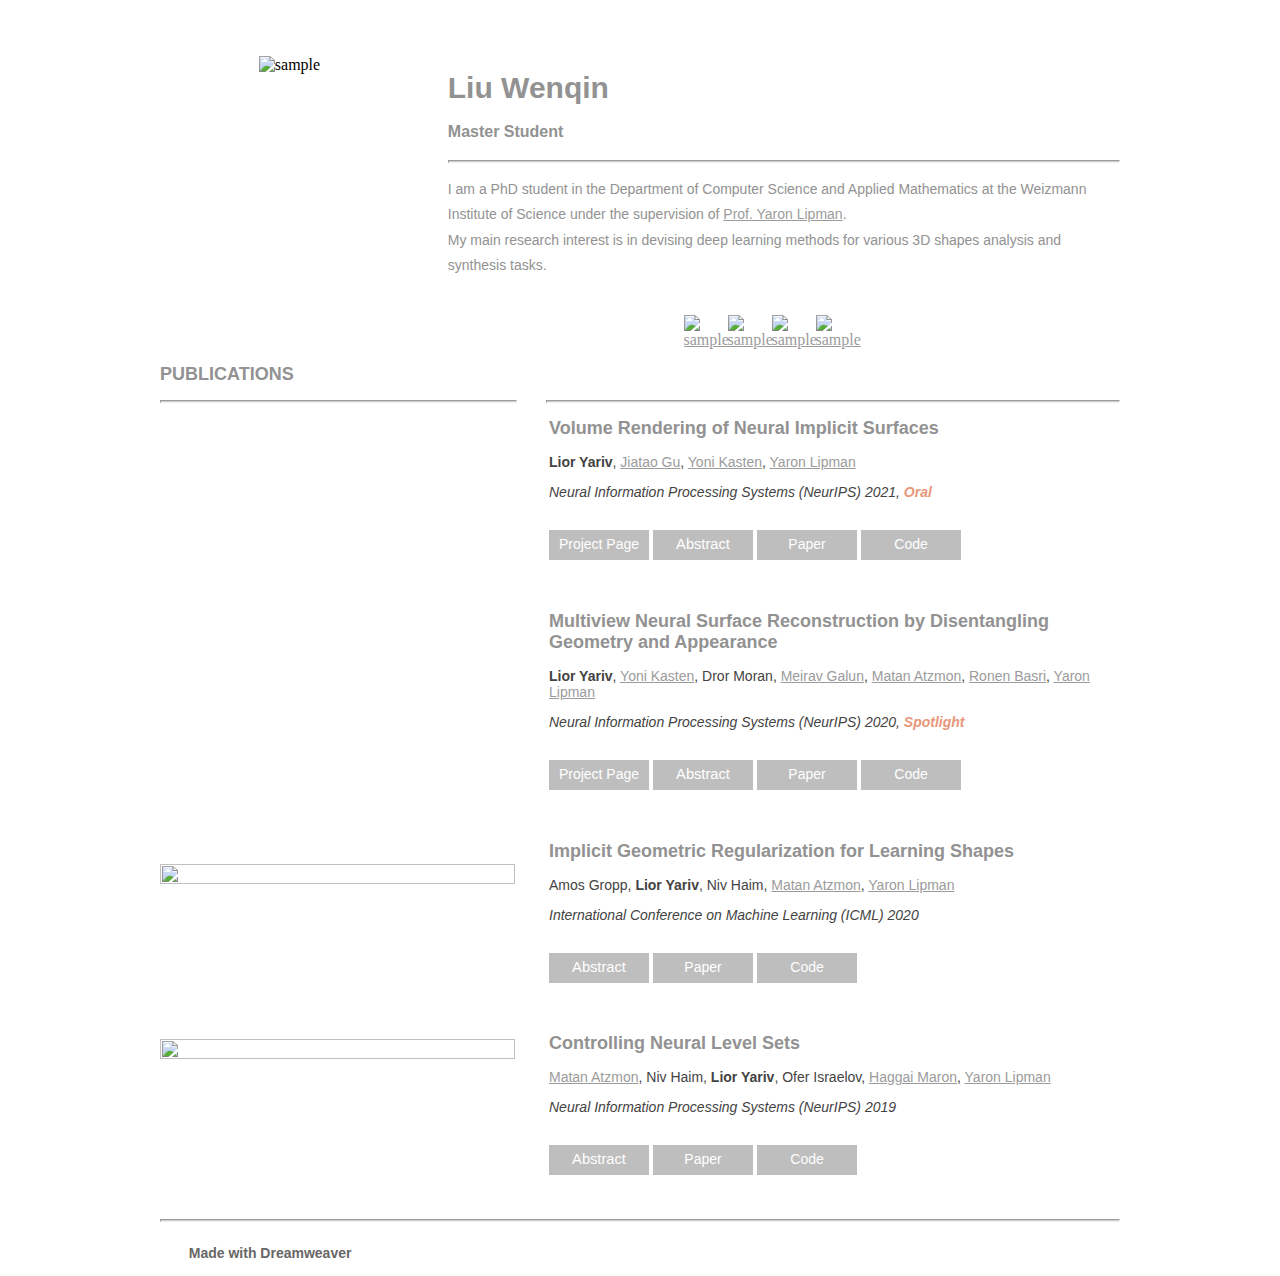
==== index.html @ 24a38217 "Update index.html" ====
<!DOCTYPE html>
<html><head><meta http-equiv="Content-Type" content="text/html; charset=UTF-8">
<!--
	 Global site tag (gtag.js) - Google Analytics 
<script async src="https://www.googletagmanager.com/gtag/js?id=UA-141762792-1"></script>
<script>
  window.dataLayer = window.dataLayer || [];
  function gtag(){dataLayer.push(arguments);}
  gtag('js', new Date());

  gtag('config', 'UA-141762792-1');
</script>
-->


<meta name="viewport" content="width=device-width, initial-scale=1">
<title>liuwenqin's Homepage</title>
<link href="./Homepage_files/aboutPageStyle.css" rel="stylesheet" type="text/css">
<style type="text/css">
</style>

<!--The following script tag downloads a font from the Adobe Edge Web Fonts server for use within the web page. We recommend that you do not modify it.-->
<script>var __adobewebfontsappname__="dreamweaver"</script><script src="./Lior Yariv&#39;s Homepage_files/montserrat_n4_default" type="text/javascript"></script>
</head>

<body alink="#282727" vlink="#9b9b9b" link="#9b9b9b">
<!-- Header content -->
<header>
  <div class="profilePhoto"> 
    <!-- Profile photo --> 
    <img src="./Lior Yariv&#39;s Homepage_files/IMG_7611.JPG" alt="sample" width="259"> </div>
<!--	<img src="AboutPageAssets/images/fonitAigolkatan.jpg" alt="sample" width="259"> </div>-->
  <!-- Identity details -->
  <section class="profileHeader">
    <h1>Liu Wenqin</h1>
    <h3>Master Student</h3>
    <hr>
    <p>I am a PhD student in the Department of Computer Science and Applied Mathematics at the Weizmann Institute of Science under the supervision of <a href="http://www.wisdom.weizmann.ac.il/~ylipman/" target="_blank">
      Prof. Yaron Lipman</a>. <br> My main research interest is in devising deep learning methods for various 3D shapes analysis and synthesis tasks.
	<br>
    </p>
  </section>
  <!-- Links to Social network accounts -->
  <aside class="socialNetworkNavBar">
	   <div class="socialNetworkNav"> 
      <!-- Add a Anchor tag with nested img tag here --> 
		   <a href="mailto:lior.yariv@weizmann.ac.il">
      <img src="./Lior Yariv&#39;s Homepage_files/mail.png" alt="sample" width="30"></a> </div>
      <div class="socialNetworkNav">
      <!-- Add a Anchor tag with nested img tag here --> 
		<a href="https://github.com/lioryariv" target="_blank">
      <img src="./Lior Yariv&#39;s Homepage_files/github.png" alt="sample" width="30"></a>  </div>
    <div class="socialNetworkNav"> 
		<a href="https://scholar.google.com/citations?user=H1WDcG4AAAAJ&amp;hl=en" target="_blank">
      <!-- Add a Anchor tag with nested img tag here --> 
      <img src="./Lior Yariv&#39;s Homepage_files/scholar.jpg" alt="sample" width="30"></a>  </div>
	  	  <div class="socialNetworkNav">
      <!-- Add a Anchor tag with nested img tag here --> 
		<a href="https://twitter.com/YarivLior" target="_blank">
      <img src="./Lior Yariv&#39;s Homepage_files/twitt.png" alt="sample" width="30"></a>  </div>
<!--
	  <div class="socialNetworkNav">
		 <a href="https://www.linkedin.com/in/lior-yariv-3a01a690/" target="_blank">
			 <img src="AboutPageAssets/images/linkedin.png"  alt="sample" width="30"> </a></div>
-->
	  
  </aside>
</header>
<!-- content -->
<section class="mainContent"> 
  <!-- Contact details -->
  
  <!-- Previous experience details -->
  
  <section class="section2">
  <h2 class="sectionTitle">Publications</h2>
    <hr class="sectionTitleRule">

    <hr class="sectionTitleRule2">
	  
    	<!-- VolSDF  -->
	  	<div class="sectionContent">
<!--	 		<img align="center" src="AboutPageAssets/images/volsdf_2.gif" style="height: 100%; width: 100%; object-fit: contain"  alt="">-->
			<video width="100%" playsinline="" autoplay="" loop="" preload="" muted=""> <source src="AboutPageAssets/images/volsdf.mp4" type="video/mp4"> </video>
	  	</div>
	  	<section class="section2Content">
      		<h2 class="sectionContentTitle"> Volume Rendering of Neural Implicit Surfaces </h2>
      		<h3 class="sectionContentSubTitle"> <b>Lior Yariv</b>, <a href="https://jiataogu.me/" target="_blank">Jiatao Gu</a>, <a href="http://www.wisdom.weizmann.ac.il/~/ykasten/" target="_blank">Yoni Kasten</a>, <a href="http://www.wisdom.weizmann.ac.il/~ylipman/" target="_blank">Yaron Lipman</a>
	 		</h3>
		  	<h3 class="sectionContentSubTitle"><em>Neural Information Processing Systems (NeurIPS) 2021, <b style="color:darksalmon">Oral</b>  
	 		</em></h3>
    	</section>
		<aside class="externalResourcesNav"> 
		
		  <div class="dropdown"><span></span><a href="https://lioryariv.github.io/volsdf/" target="_blank">Project Page</a></div>
		  <div class="dropdown"> <span>Abstract</span>
			<div class="dropdown-content">
			  <p style="text-align:left;"> Neural volume rendering became increasingly popular recently due to its success in synthesizing novel views of a scene from a sparse set of input images. So far, the geometry learned by neural volume rendering techniques was modeled using a generic density function. Furthermore, the geometry itself was extracted using an arbitrary level set of the density function leading to a noisy, often low fidelity reconstruction. The goal of this paper is to improve geometry representation and reconstruction in neural volume rendering. We achieve that by modeling the volume density as a function of the geometry. This is in contrast to previous work modeling the geometry as a function of the volume density. In more detail, we define the volume density function as Laplace’s cumulative distribution function (CDF) applied to a signed distance function (SDF) representation. This simple density representation has three benefits: (i) it provides a useful inductive bias to the geometry learned in the neural volume rendering process; (ii) it facilitates a bound on the opacity approximation error, leading to an accurate sampling of the viewing ray. Accurate sampling is important to provide a precise coupling of geometry and radiance; and (iii) it allows efficient unsupervised disentanglement of shape and appearance in volume rendering. Applying this new density representation to challenging scene multiview datasets produced high quality geometry reconstructions, outperforming relevant baselines. Furthermore, switching shape and appearance between scenes is possible due to the disentanglement of the two.</p>
			</div>
		  </div>
		  <div class="dropdown"><span></span><a href="https://arxiv.org/abs/2106.12052" target="_blank">Paper</a></div>
		  <div class="dropdown"><span></span><a href="https://github.com/lioryariv/volsdf" target="_blank">Code</a></div>
		</aside>
	  
	  <br><br>
	  
	  <!-- IDR  -->
	  	<div class="sectionContent">
<!--	 		<img align="center" src="AboutPageAssets/images/scull2.gif" style="height: 100%; width: 100%; object-fit: contain"  alt="">-->
			<video width="100%" playsinline="" autoplay="" loop="" preload="" muted=""> <source src="AboutPageAssets/images/idr.mp4" type="video/mp4"> </video>
	  	</div>
	  	<section class="section2Content">
      		<h2 class="sectionContentTitle"> Multiview Neural Surface Reconstruction by Disentangling Geometry and Appearance </h2>
      		<h3 class="sectionContentSubTitle"> <b>Lior Yariv</b>, <a href="http://www.wisdom.weizmann.ac.il/~/ykasten/" target="_blank">Yoni Kasten</a>, Dror Moran, <a href="https://www.weizmann.ac.il/math/meirav/" target="_blank">Meirav Galun</a>,  <a href="https://matanatz.github.io/" target="_blank">Matan Atzmon</a>, <a href="http://www.weizmann.ac.il/math/ronen/home/" target="_blank">Ronen Basri</a>, <a href="http://www.wisdom.weizmann.ac.il/~ylipman/" target="_blank">Yaron Lipman</a>
	 		</h3>
		  	<h3 class="sectionContentSubTitle"><em>Neural Information Processing Systems (NeurIPS) 2020, <b style="color:darksalmon">Spotlight</b> 
	 		</em></h3>
    	</section>
		<aside class="externalResourcesNav"> 
			
			<div class="dropdown"><span></span><a href="https://lioryariv.github.io/idr/" target="_blank">Project Page</a></div>
		  <div class="dropdown"> <span>Abstract</span>
			<div class="dropdown-content">
			  <p style="text-align:left;">In this work we address the challenging problem of multiview 3D surface reconstruction. We introduce a neural network architecture that simultaneously learns the unknown geometry, camera parameters, and a neural renderer that approximates the light reflected from the surface towards the camera. The geometry is represented as a zero level-set of a neural network, while the neural renderer, derived from the rendering equation, is capable of (implicitly) modeling a wide set of lighting conditions and materials. We trained our network on real world 2D images of objects with different material properties, lighting conditions, and noisy camera initializations from the DTU MVS dataset. We found our model to produce state of the art 3D surface reconstructions with high fidelity, resolution and detail.</p>
			</div>
		  </div>
		  <div class="dropdown"><span></span><a href="https://arxiv.org/abs/2003.09852" target="_blank">Paper</a></div>
		<div class="dropdown"><span></span><a href="https://github.com/lioryariv/idr" target="_blank">Code</a></div>
		</aside>
	  
	  <br><br>
	  
	  <!-- IGR  -->
	  	<div class="sectionContent"><br>
	 		<img src="./Lior Yariv&#39;s Homepage_files/igr.png" style="height: 100%; width: 100%; object-fit: contain" alt="">
	  	</div>
	  	<section class="section2Content">
      		<h2 class="sectionContentTitle"> Implicit Geometric Regularization for Learning Shapes </h2>
      		<h3 class="sectionContentSubTitle"> Amos Gropp, <b>Lior Yariv</b>, Niv Haim, <a href="https://matanatz.github.io/" target="_blank">Matan Atzmon</a>, <a href="http://www.wisdom.weizmann.ac.il/~ylipman/" target="_blank">Yaron Lipman</a>
	 		</h3>
		  	<h3 class="sectionContentSubTitle"><em>International Conference on Machine Learning (ICML) 2020
	 		</em></h3>
    	</section>
		<aside class="externalResourcesNav"> 
		  <div class="dropdown"> <span>Abstract</span>
			<div class="dropdown-content">
			  <p style="text-align:left;">Representing shapes as level sets of neural networks has been recently proved to be useful for different shape analysis and reconstruction tasks. So far, such representations were computed using either: (i) pre-computed implicit shape representations; or (ii) loss functions explicitly defined over the neural level sets. In this paper we offer a new paradigm for computing high fidelity implicit neural representations directly from raw data (ie, point clouds, with or without normal information). We observe that a rather simple loss function, encouraging the neural network to vanish on the input point cloud and to have a unit norm gradient, possesses an implicit geometric regularization property that favors smooth and natural zero level set surfaces, avoiding bad zero-loss solutions. We provide a theoretical analysis of this property for the linear case, and show that, in practice, our method leads to state of the art implicit neural representations with higher level-of-details and fidelity compared to previous methods.</p>
			</div>
		  </div>
		  <div class="dropdown"><span></span><a href="https://arxiv.org/abs/2002.10099" target="_blank">Paper</a></div>
		<div class="dropdown"><span></span><a href="https://github.com/amosgropp/IGR" target="_blank">Code</a></div>
		</aside>
	  
	  <br><br>
	  
	  	  <!-- Controlling  -->
	  	<div class="sectionContent">
	 		<img src="./Lior Yariv&#39;s Homepage_files/2019_neural_levelsets.png" style="height: 100%; width: 100%; object-fit: contain" alt="">
	  	</div>
	  	<section class="section2Content">
      		<h2 class="sectionContentTitle"> Controlling Neural Level Sets </h2>
      		<h3 class="sectionContentSubTitle"> <a href="https://matanatz.github.io/" target="_blank">Matan Atzmon</a>, Niv Haim, <b>Lior Yariv</b>, Ofer Israelov, <a href="https://haggaim.github.io/" target="_blank">Haggai Maron</a>, <a href="http://www.wisdom.weizmann.ac.il/~ylipman/" target="_blank">Yaron Lipman</a>
	 		</h3>
		  	<h3 class="sectionContentSubTitle"><em>Neural Information Processing Systems (NeurIPS) 2019
	 		</em></h3>
    	</section>
		<aside class="externalResourcesNav"> 
		  <div class="dropdown"> <span>Abstract</span>
			<div class="dropdown-content">
			  <p style="text-align:left;">The level sets of neural networks represent fundamental properties such as decision boundaries of classifiers and are used to model non-linear manifold data such as curves and surfaces. Thus, methods for controlling the neural level sets could find many applications in machine learning. In this paper we present a simple and scalable approach to directly control level sets of a deep neural network. Our method consists of two parts: (i) sampling of the neural level sets, and (ii) relating the samples’ positions to the network parameters. The latter is achieved by a sample network that is constructed by adding a single fixed linear layer to the original network. In turn, the sample network can be used to incorporate the level set samples into a loss function of interest. We have tested our method on three different learning tasks:  raining networks robust to adversarial attacks, improving generalization to unseen data, and curve and surface reconstruction from point clouds. Notably, we increase robust accuracy to the level of standard classification accuracy in off-the-shelf networks, improving it by 2% in MNIST and 27% in CIFAR10 compared to state-of-the-art methods. For surface reconstruction, we produce high fidelity surfaces directly from raw 3D point clouds.</p>
			</div>
		  </div>
		  <div class="dropdown"><span></span><a href="https://arxiv.org/abs/1905.11911" target="_blank">Paper</a></div>
			<div class="dropdown"><span></span><a href="https://github.com/matanatz/ControllingNeuralLevelsets" target="_blank">Code</a></div>
	  </aside>
    <br><br>
	
<!-- Replicate the above Div block to add more title and company details --> 
	</section>

	  
  <hr>
  
</section>
<footer>
  <p class="footerDisclaimer">Made with Dreamweaver <span></span></p>
  <p class="footerNote"></p>
</footer>


</body></html>
---- Homepage_files/aboutPageStyle.css ----
@charset "utf-8";
/* Global Styles */


body {
	margin-left: auto;
	margin-right: auto;
	width: 92%;
	max-width: 960px;
	padding-left: 2.275%;
	padding-right: 2.275%;
}
/* Header */
header {
	text-align: center;
	display: inline-block;
}
header .profileLogo .logoPlaceholder {
	background-color: rgba(208,207,207,1.00);
	width: 187px;
	text-align: center;
}
header .logoPlaceholder span {
	width: 80px;
	height: 22px;
	font-family: 'Montserrat', sans-serif;
	color: rgba(255,255,255,1.00);
	font-size: 30px;
	font-weight: 700;
	line-height: 53px;
}
header .profilePhoto {
	width: 259px;
	border-radius: 50%;
	height: 259px;
	clear: both;
}
header .profileHeader h1 {
	font-family: 'Montserrat', sans-serif;
	color: rgba(146,146,146,1.00);
	font-size: 30px;
	font-weight: 700;
	line-height: 24px;
}
header .profileHeader h3 {
	font-family: sans-serif;
	color: rgba(146,146,146,1.00);
	font-size: 16px;
	font-weight: 700;
	line-height: 24px;
}
hr {
	background-color: rgba(208,207,207,1.00);
	height: 1px;
}
header .profileHeader p {
	font-family: sans-serif;
	color: rgba(146,146,146,1.00);
	font-size: 14px;
	font-weight: 400;
	line-height: 1.8;
	overflow-y: auto;
}
header .socialNetworkNavBar {
	text-align: center;
	display: block;
	margin-top: 30px;
	clear: both;
}
header .socialNetworkNavBar .socialNetworkNav {
	border-radius: 30%;
	cursor: pointer;
}
header .socialNetworkNavBar .socialNetworkNav img:hover {
	opacity: 0.5;
}
/* Main Content sections */
.mainContent .section1 {
	display: inline-block;
}
.section1 .sectionTitle, .section2 .sectionTitle {
	font-family: 'Montserrat', sans-serif;
	color: rgba(146,146,146,1.00);
	font-size: 18px;
	font-weight: 700;
	text-transform: uppercase;
}
.section1 .sectionTitleRule, .section2 .sectionTitleRule {
	margin: 0 3% 0 0;
	float: left;
	clear: both;
}
.section1 .sectionTitleRule2, .section2 .sectionTitleRule2 {
	background-color: rgba(208,207,207,1.00);
	height: 1px;
	padding: 0px;
}
.mainContent .section1 .section1Content {
	font-family: ProximaNova;
	font-size: 14px;
	font-weight: 100;
	color: rgba(208,207,207,1.00);
}
.mainContent .section1 .section1Content span {
	color: rgba(146,146,146,1.00);
	font-family: sans-serif;
}
.section2 .sectionContentTitle {
	font-family: sans-serif;
	color: rgba(146,146,146,1.00);
	font-size: 18px;
	font-weight: 700;
}
.section2 .sectionContentSubTitle {
	font-family: sans-serif;
	color: rgba(68,67,67,1.00);
	font-size: 14px;
	font-weight: 400;
}
.mainContent {
	display: block;
}
.mainContent .externalResourcesNav .externalResources {
	background-color: rgba(208,207,207,1.00);
	display: inline-block;
	text-align: center;
	margin-top: 0px;
	padding-top: 3%;
	cursor: pointer;
}
.mainContent .externalResourcesNav .externalResources:hover {
    background-color: rgba(153,153,153,1.00);
}
.externalResourcesNav .externalResources a {
	font-family: 'Montserrat', sans-serif;
	color: rgba(255,255,255,1.00);
	font-size: 14px;
	font-weight: 400;
	text-decoration: none;
}
.mainContent .externalResourcesNav .dropdown {
    position: static;
    display: inline-block;
    font-family: 'Montserrat', sans-serif;
    background-color: rgba(190,190,190,1.00);
    cursor: pointer;
    color: rgba(255,255,255,1.00);
}

.mainContent .externalResourcesNav .dropdown:hover {
    background-color: rgba(153,153,153,1.00);
}
.externalResourcesNav .dropdown span {
	font-size: 11pt;

}

.externalResourcesNav .dropdown a {
	font-family: 'Montserrat', sans-serif;
	color: rgba(255,255,255,1.00);
	font-size: 14px;
	font-weight: 400;
	text-decoration: none;
}
.mainContent .externalResourcesNav .dropdown-content {
  display: none;
  font-family: 'Montserrat', sans-serif;
  position: absolute;
  background-color: #f9f9f9;
  box-shadow: 0px 8px 16px 0px rgba(0,0,0,0.2);
  padding: 12px 16px;
  z-index: 1;
  max-width: 45%;
  color: rgba(0,0,0,1.00);
}
.mainContent .externalResourcesNav .dropdown:hover .dropdown-content {
    display: block;
    font-family: 'Montserrat', sans-serif;
    font-size: 12px;
}

.mainContent .externalResourcesNav .externalResources2 {
	background-color: rgba(208,207,207,1.00);
	display: inline-block;
	text-align: center;
	font-family: 'Montserrat', sans-serif;
	font-size: 16pt;
	cursor: pointer;
}
.mainContent .externalResourcesNav .externalResources2:hover {
    background-color: rgba(153,153,153,1.00);
}
.externalResourcesNav .externalResources2 a {
	font-family: 'Montserrat', sans-serif;
	color: rgba(255,255,255,1.00);
	font-size: 12px;
	font-weight: 400;
	text-decoration: none;
}
.stretch {
	content: '';
	display: inline-block;
	margin-left: 2%;
	margin-right: 2%;
}
/* Footer */
footer .footerDisclaimer {
	font-family: sans-serif;
	font-size: 14px;
	line-height: 18px;
	color: rgba(104,103,103,1.00);
	font-weight: 700;
}
footer .footerDisclaimer span {
	color: rgba(181,178,178,1.00);
	font-weight: 400;
}
footer .footerNote {
	font-family: sans-serif;
	font-size: 14px;
	line-height: 18px;
	color: rgba(104,103,103,1.00);
	font-weight: 700;
}
footer .footerNote span {
	color: rgba(181,178,178,1.00);
	font-weight: 400;
}

/* Media query for Mobile devices*/
@media only screen and (min-width : 285px) and (max-width : 480px) {
/* Header */
header {
	width: 100%;
	float: none;
}
header .profileLogo .logoPlaceholder {
	display: inline-block;
}
header .profilePhoto {
	display: inline-block;
}
header .profileHeader {
	text-align: center;
	margin-top: 10%;
}
header .profileHeader p {
	text-align: justify;
}
header .socialNetworkNavBar {
	text-align: center;
	display: block;
	margin-top: 30px;
	clear: both;
	margin-bottom: 15%;
}
header .socialNetworkNavBar .socialNetworkNav {
	width: 40px;
	height: 30px;
	display: inline-block;
}
/* Main content sections */
.mainContent .section1 {
	text-align: center;
	margin-bottom: 10%;
}
.section1 .section1Title, .section2 .section1Title {
	text-align: center;
}
.section1 .sectionTitleRule, .section2 .sectionTitleRule {
	width: 100%;
}
.section1 .sectionTitleRule2, .section2 .sectionTitleRule2 {
	display: none;
}
.mainContent .section1 .section1Content {
	display: inline-block;
	text-align: left;
	font-family: sans-serif;
}
.mainContent .section2 {
	display: inline-block;
	text-align: center;
}
.section2 .section2Content {
	margin-top: 10%;
	text-align: justify;
	margin-bottom: 10%;
	width: 100%;
}
.section2 .sectionContent {
	margin-top: 10%;
	text-align: justify;
	margin-bottom: 10%;
}
.mainContent .externalResourcesNav {
	margin-bottom: 10px;
	padding-top: 5px;
}
.mainContent .externalResourcesNav .externalResources {
	width: 50%;
	height: 25px;
}
.mainContent .externalResourcesNav .externalResources2 {
	width: 100px;
	height: 25px;
	padding-top: 5px;
	margin-bottom: 10px;
	margin-left: 20%;
	margin-right: 20%;
}
.mainContent .externalResourcesNav .dropdown {
	width: 100px;
	height: 25px;
	padding-top: 5px;
	margin-bottom: 10px;
	text-align: center;
/*
	margin-left: 20%;
	margin-right: 20%;
*/
}
.mainContent .externalResourcesNav .dropdown-content {
}
.mainContent .externalResourcesNav .dropdown:hover .dropdown-content {

}
	
/* Footer */
footer {
	display: block;
	text-align: center;
	font-family: sans-serif;
}
}

/* Media Query for Tablets */
@media only screen and (min-width : 481px) and (max-width : 1024px) {
/* Header */
header {
	width: 100%;
	float: none;
}
header .profileLogo .logoPlaceholder {
	display: inline-block;
	font-family: 'Montserrat', sans-serif;
}
header .profilePhoto {
	float: left;
	clear: both;
	margin-right: 3%;
	margin-top: 5%;
}
header .profileHeader {
	text-align: left;
	margin-top: 7%;
}
header .socialNetworkNavBar {
	margin-left: 259px;
}
header .socialNetworkNavBar .socialNetworkNav {
	width: 40px;
	height: 30px;
	display: inline-block;
}
/* Main content and sections */
.section1 .section1Title, .section2 .section1Title {
	text-align: center;
}
.section1 .sectionTitleRule, .section2 .sectionTitleRule {
	width: 100%;
}
.section1 .sectionTitleRule2, .section2 .sectionTitleRule2 {
	display: none;
}
.mainContent .section1 .section1Content {
	display: inline-block;
	margin: 0% 0% 0% 0%;
	font-family: sans-serif;
	margin-top: 5%;
	margin-bottom: 5%;
}
.mainContent .section2 {
	clear: both;
}
.section2 .section2Content {
	padding: 0px;
	font-family: sans-serif;
	padding-right: 10px;
    padding-left: 5px;
    padding-bottom: 0px;
	margin-top: 5%;
	margin-bottom: 0%;
	margin-left: 40%;
	width: 60%;
}
	
.section2 .sectionContent {
	padding: 0px;
	margin-left: 0%;
	font-family: sans-serif;
	margin-top: 5%;
	margin-bottom: 0%;
	width: 40%;
    float: left;
}
	
	
.mainContent .externalResourcesNav {
	margin-left: 0%;
	margin-top: 30px;
	margin-bottom: 00px;
	text-align: left;
	padding-top: 0px;
	padding-left: 5px;
/*	clear: both;*/
    margin-left: 40%;
}
.mainContent .externalResourcesNav .externalResources {
	width: 25%;
	height: 25px;
}
	
.mainContent .externalResourcesNav .externalResources2 {
	width: 100px;
	height: 25px;
	padding-top: 5px;
	margin-bottom: 10px;
}

.mainContent .externalResourcesNav .dropdown {
	width: 100px;
	height: 25px;
	padding-top: 5px;
	text-align: center;
}
.mainContent .externalResourcesNav .dropdown-content {

}
.mainContent .externalResourcesNav .dropdown:hover .dropdown-content {

}
/* Footer */
footer .footerDisclaimer {
	float: left;
	margin-left: 3%;
	font-family: sans-serif;
}
footer .footerNote {
	float: right;
	margin-right: 3%;
	font-family: sans-serif;
}
}

/* Desktops and laptops  */
@media only screen and (min-width:1025px) {
/* Header */
header .profileLogo .logoPlaceholder {
	float: left;
	margin-bottom: 50px;
}
header .profilePhoto {
	float: left;
	clear: both;
	margin-right: 3%;
	padding-top: 5%;
}
header .profileHeader {
	text-align: left;
	padding-top: 5%;
}
	
header .socialNetworkNavBar {
	margin-left: 259px;
}
header .socialNetworkNavBar .socialNetworkNav {
	width: 40px;
	height: 30px;
	display: inline-block;
}
/* Main content sections */
.section1 .sectionTitleRule, .section2 .sectionTitleRule {
	width: 37%;
}
.mainContent .section1 .section1Content {
	display: inline-block;
	margin-top: 0%;
	margin-right: 0%;
	margin-left: 30%;
	margin-bottom: 0%;
	font-family: sans-serif;
}
.mainContent .section2 {
    clear: both;
}
.section2 .section2Content {
    padding-top: 0px;
    padding-right: 10px;
    padding-left: 5px;
    padding-bottom: 0px;
    margin-left: 40%;
	width: 60%;
    font-family: sans-serif;
/*    float: left;*/
/*    clear:both;*/
/*    display: inline-block;*/
	}
	
.section2 .sectionContent {
    padding-top: 20px;
    padding-right: 5px;
    padding-left: 0px;
    padding-bottom: 10px;
/*    margin-right: 33%;*/
	width: 37%;
    float: left;
}
.mainContent .externalResourcesNav {
    margin-top: 30px;
    margin-bottom: 0px;
	padding-left: 5px;
    text-align: left;
    padding-top: 0px;
/*    clear: both;*/
    margin-left: 40%;
}
.mainContent .externalResourcesNav .externalResources {
	width: 25%;
	height: 35px;
}
	
.mainContent .externalResourcesNav .externalResources2 {
	width: 150px;
	height: 25px;
	padding-top: 5px;
	margin-bottom: 10px;

}
.mainContent .externalResourcesNav .dropdown {
	width: 100px;
	height: 25px;
	padding-top: 5px;
	text-align: center;
}
.mainContent .externalResourcesNav .dropdown-content {

}
.mainContent .externalResourcesNav .dropdown:hover .dropdown-content {

}
/* Footer */
footer .footerDisclaimer {
	float: left;
	margin-left: 3%;
	font-family: sans-serif;
}
footer .footerNote {
	float: right;
	margin-right: 3%;
	font-family: sans-serif;
}
}
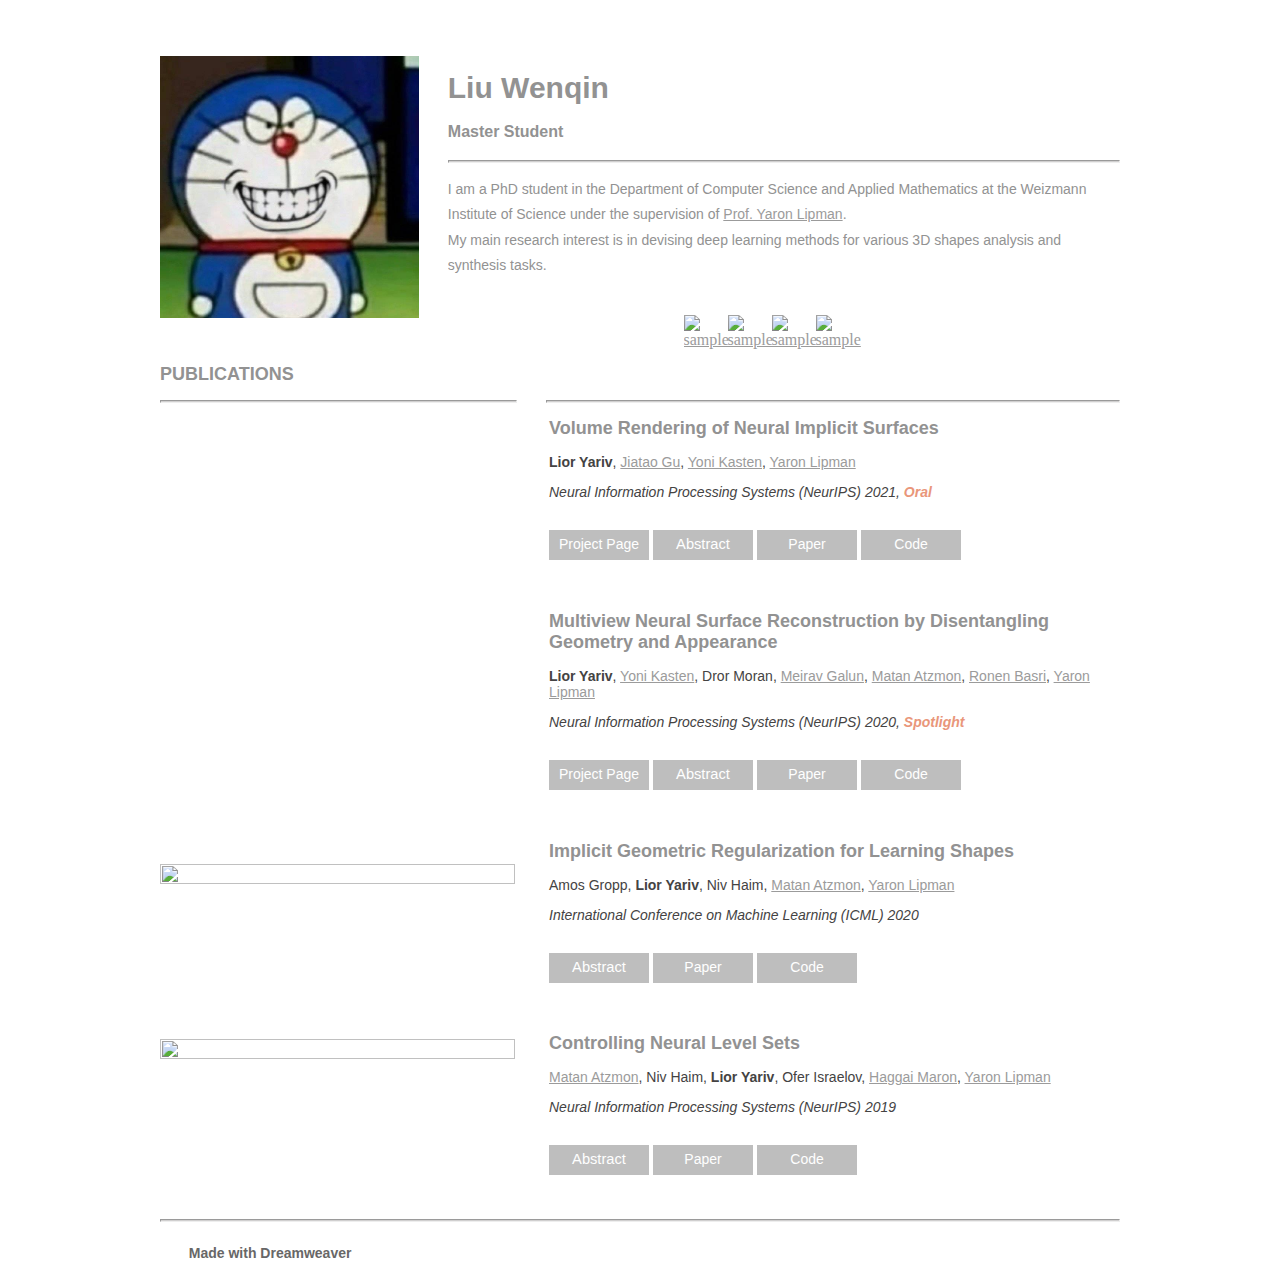
==== commit 4b329d6b: "Update index.html" ====
--- a/index.html
+++ b/index.html
@@ -20,7 +20,7 @@
 </style>
 
 <!--The following script tag downloads a font from the Adobe Edge Web Fonts server for use within the web page. We recommend that you do not modify it.-->
-<script>var __adobewebfontsappname__="dreamweaver"</script><script src="./Lior Yariv&#39;s Homepage_files/montserrat_n4_default" type="text/javascript"></script>
+<script>var __adobewebfontsappname__="dreamweaver"</script><script src="./Homepage_files/montserrat_n4_default" type="text/javascript"></script>
 </head>
 
 <body alink="#282727" vlink="#9b9b9b" link="#9b9b9b">
@@ -28,7 +28,7 @@
 <header>
   <div class="profilePhoto"> 
     <!-- Profile photo --> 
-    <img src="./Lior Yariv&#39;s Homepage_files/IMG_7611.JPG" alt="sample" width="259"> </div>
+    <img src="./Homepage_files/IMG_7611.JPG" alt="sample" width="259"> </div>
 <!--	<img src="AboutPageAssets/images/fonitAigolkatan.jpg" alt="sample" width="259"> </div>-->
   <!-- Identity details -->
   <section class="profileHeader">
@@ -132,7 +132,7 @@
 	  
 	  <!-- IGR  -->
 	  	<div class="sectionContent"><br>
-	 		<img src="./Lior Yariv&#39;s Homepage_files/igr.png" style="height: 100%; width: 100%; object-fit: contain" alt="">
+	 		<img src="./Homepage_files/igr.png" style="height: 100%; width: 100%; object-fit: contain" alt="">
 	  	</div>
 	  	<section class="section2Content">
       		<h2 class="sectionContentTitle"> Implicit Geometric Regularization for Learning Shapes </h2>
@@ -155,7 +155,7 @@
 	  
 	  	  <!-- Controlling  -->
 	  	<div class="sectionContent">
-	 		<img src="./Lior Yariv&#39;s Homepage_files/2019_neural_levelsets.png" style="height: 100%; width: 100%; object-fit: contain" alt="">
+	 		<img src="./Homepage_files/2019_neural_levelsets.png" style="height: 100%; width: 100%; object-fit: contain" alt="">
 	  	</div>
 	  	<section class="section2Content">
       		<h2 class="sectionContentTitle"> Controlling Neural Level Sets </h2>
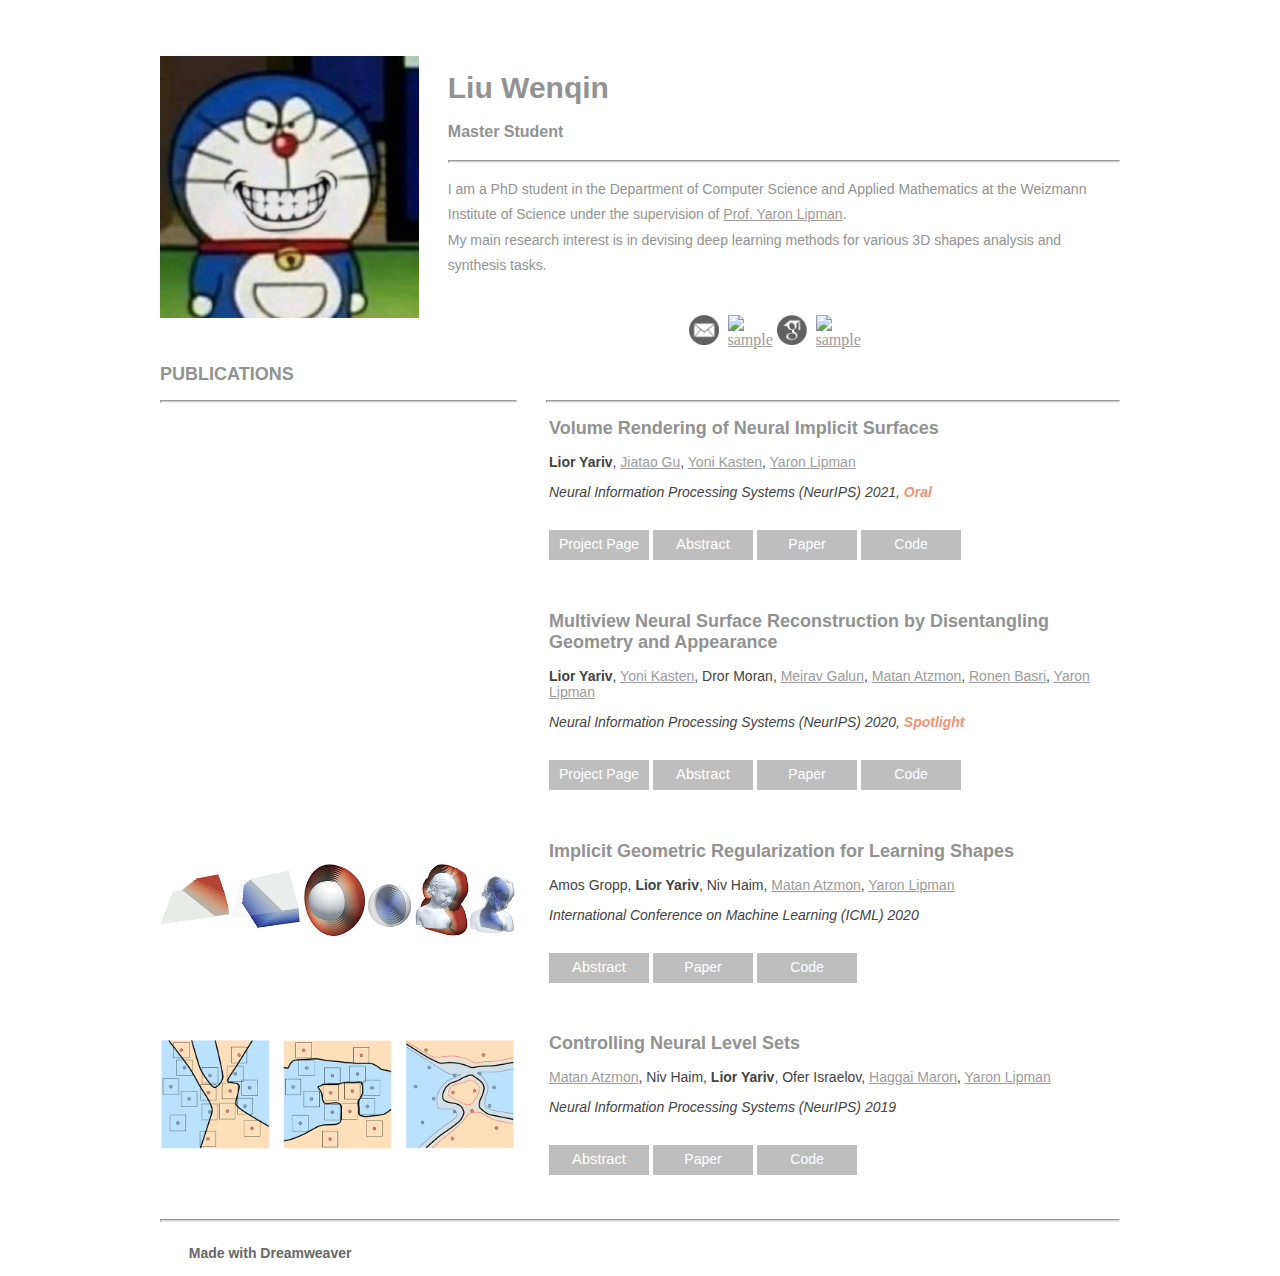
==== commit 1070903d: "Update index.html" ====
--- a/index.html
+++ b/index.html
@@ -45,19 +45,19 @@
 	   <div class="socialNetworkNav"> 
       <!-- Add a Anchor tag with nested img tag here --> 
 		   <a href="mailto:lior.yariv@weizmann.ac.il">
-      <img src="./Lior Yariv&#39;s Homepage_files/mail.png" alt="sample" width="30"></a> </div>
+      <img src="./Homepage_files/mail.png" alt="sample" width="30"></a> </div>
       <div class="socialNetworkNav">
       <!-- Add a Anchor tag with nested img tag here --> 
 		<a href="https://github.com/lioryariv" target="_blank">
-      <img src="./Lior Yariv&#39;s Homepage_files/github.png" alt="sample" width="30"></a>  </div>
+      <img srcHomepage_files/github.png" alt="sample" width="30"></a>  </div>
     <div class="socialNetworkNav"> 
 		<a href="https://scholar.google.com/citations?user=H1WDcG4AAAAJ&amp;hl=en" target="_blank">
       <!-- Add a Anchor tag with nested img tag here --> 
-      <img src="./Lior Yariv&#39;s Homepage_files/scholar.jpg" alt="sample" width="30"></a>  </div>
+      <img src="./Homepage_files/scholar.jpg" alt="sample" width="30"></a>  </div>
 	  	  <div class="socialNetworkNav">
       <!-- Add a Anchor tag with nested img tag here --> 
 		<a href="https://twitter.com/YarivLior" target="_blank">
-      <img src="./Lior Yariv&#39;s Homepage_files/twitt.png" alt="sample" width="30"></a>  </div>
+      <img srcHomepage_files/twitt.png" alt="sample" width="30"></a>  </div>
 <!--
 	  <div class="socialNetworkNav">
 		 <a href="https://www.linkedin.com/in/lior-yariv-3a01a690/" target="_blank">
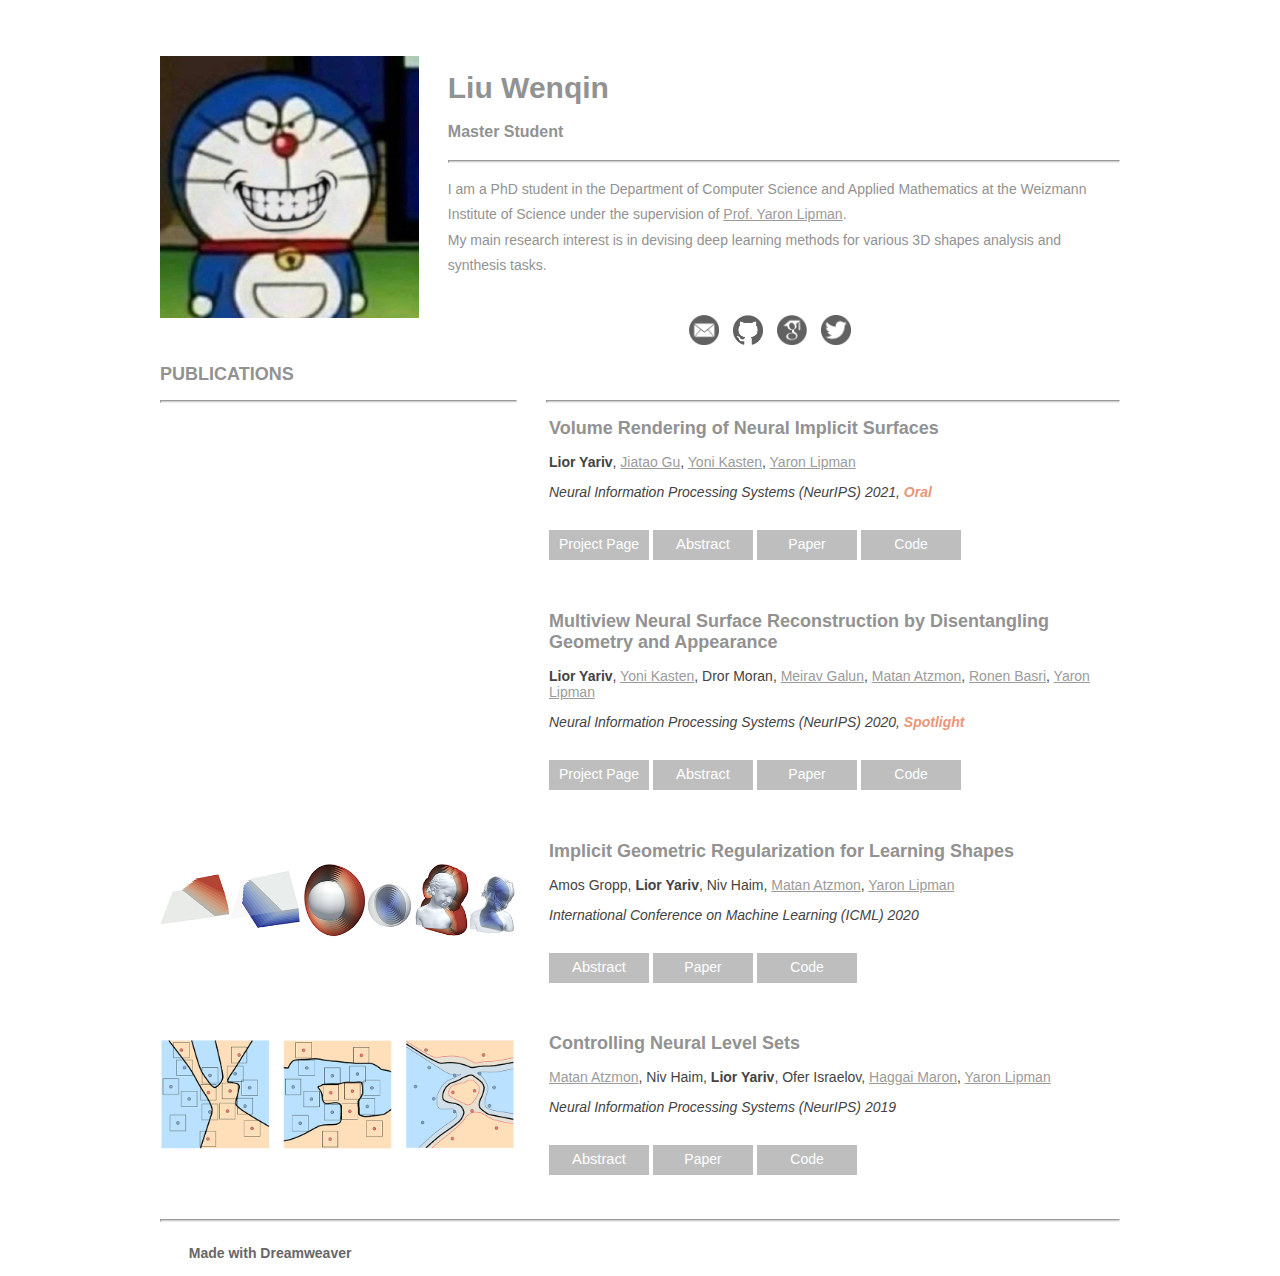
==== commit 95ef7e19: "Update index.html" ====
--- a/index.html
+++ b/index.html
@@ -49,7 +49,7 @@
       <div class="socialNetworkNav">
       <!-- Add a Anchor tag with nested img tag here --> 
 		<a href="https://github.com/lioryariv" target="_blank">
-      <img srcHomepage_files/github.png" alt="sample" width="30"></a>  </div>
+      <img src="./Homepage_files/github.png" alt="sample" width="30"></a>  </div>
     <div class="socialNetworkNav"> 
 		<a href="https://scholar.google.com/citations?user=H1WDcG4AAAAJ&amp;hl=en" target="_blank">
       <!-- Add a Anchor tag with nested img tag here --> 
@@ -57,7 +57,7 @@
 	  	  <div class="socialNetworkNav">
       <!-- Add a Anchor tag with nested img tag here --> 
 		<a href="https://twitter.com/YarivLior" target="_blank">
-      <img srcHomepage_files/twitt.png" alt="sample" width="30"></a>  </div>
+      <img src ="./Homepage_files/twitt.png" alt="sample" width="30"></a>  </div>
 <!--
 	  <div class="socialNetworkNav">
 		 <a href="https://www.linkedin.com/in/lior-yariv-3a01a690/" target="_blank">
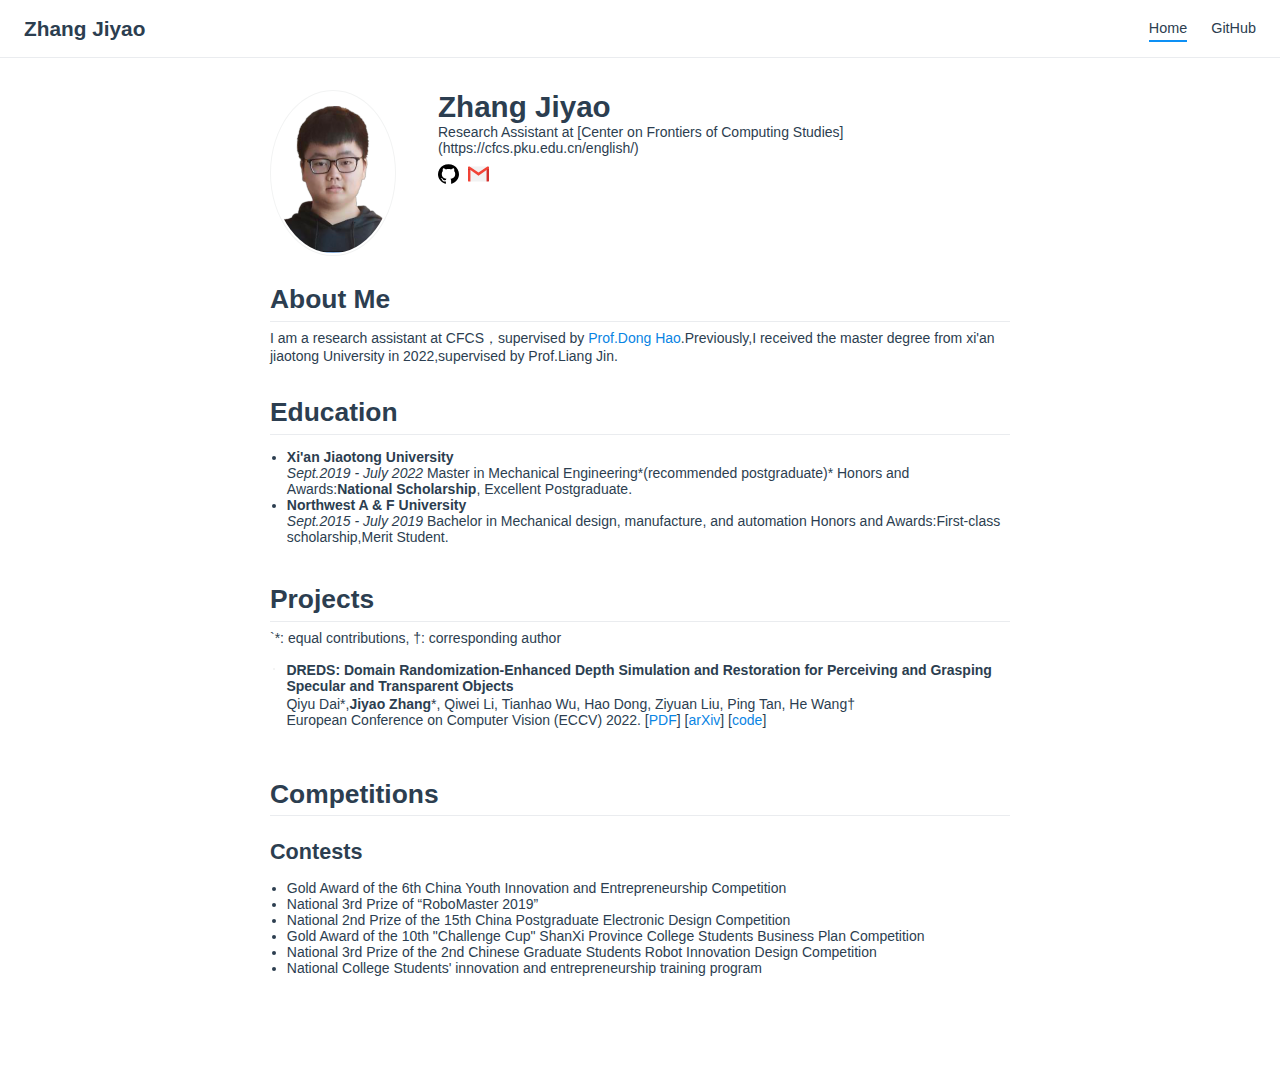
==== commit 8d656877: "Add files via upload" ====
--- a/index.html
+++ b/index.html
@@ -1,191 +1,30 @@
 <!DOCTYPE html>
-<html><head><meta http-equiv="Content-Type" content="text/html; charset=UTF-8">
-<!--
-	 Global site tag (gtag.js) - Google Analytics 
-<script async src="https://www.googletagmanager.com/gtag/js?id=UA-141762792-1"></script>
-<script>
-  window.dataLayer = window.dataLayer || [];
-  function gtag(){dataLayer.push(arguments);}
-  gtag('js', new Date());
-
-  gtag('config', 'UA-141762792-1');
-</script>
--->
-
-
-<meta name="viewport" content="width=device-width, initial-scale=1">
-<title>liuwenqin's Homepage</title>
-<link href="./Homepage_files/aboutPageStyle.css" rel="stylesheet" type="text/css">
-<style type="text/css">
-</style>
-
-<!--The following script tag downloads a font from the Adobe Edge Web Fonts server for use within the web page. We recommend that you do not modify it.-->
-<script>var __adobewebfontsappname__="dreamweaver"</script><script src="./Homepage_files/montserrat_n4_default" type="text/javascript"></script>
-</head>
-
-<body alink="#282727" vlink="#9b9b9b" link="#9b9b9b">
-<!-- Header content -->
-<header>
-  <div class="profilePhoto"> 
-    <!-- Profile photo --> 
-    <img src="./Homepage_files/IMG_7611.JPG" alt="sample" width="259"> </div>
-<!--	<img src="AboutPageAssets/images/fonitAigolkatan.jpg" alt="sample" width="259"> </div>-->
-  <!-- Identity details -->
-  <section class="profileHeader">
-    <h1>Liu Wenqin</h1>
-    <h3>Master Student</h3>
-    <hr>
-    <p>I am a PhD student in the Department of Computer Science and Applied Mathematics at the Weizmann Institute of Science under the supervision of <a href="http://www.wisdom.weizmann.ac.il/~ylipman/" target="_blank">
-      Prof. Yaron Lipman</a>. <br> My main research interest is in devising deep learning methods for various 3D shapes analysis and synthesis tasks.
-	<br>
-    </p>
-  </section>
-  <!-- Links to Social network accounts -->
-  <aside class="socialNetworkNavBar">
-	   <div class="socialNetworkNav"> 
-      <!-- Add a Anchor tag with nested img tag here --> 
-		   <a href="mailto:lior.yariv@weizmann.ac.il">
-      <img src="./Homepage_files/mail.png" alt="sample" width="30"></a> </div>
-      <div class="socialNetworkNav">
-      <!-- Add a Anchor tag with nested img tag here --> 
-		<a href="https://github.com/lioryariv" target="_blank">
-      <img src="./Homepage_files/github.png" alt="sample" width="30"></a>  </div>
-    <div class="socialNetworkNav"> 
-		<a href="https://scholar.google.com/citations?user=H1WDcG4AAAAJ&amp;hl=en" target="_blank">
-      <!-- Add a Anchor tag with nested img tag here --> 
-      <img src="./Homepage_files/scholar.jpg" alt="sample" width="30"></a>  </div>
-	  	  <div class="socialNetworkNav">
-      <!-- Add a Anchor tag with nested img tag here --> 
-		<a href="https://twitter.com/YarivLior" target="_blank">
-      <img src ="./Homepage_files/twitt.png" alt="sample" width="30"></a>  </div>
-<!--
-	  <div class="socialNetworkNav">
-		 <a href="https://www.linkedin.com/in/lior-yariv-3a01a690/" target="_blank">
-			 <img src="AboutPageAssets/images/linkedin.png"  alt="sample" width="30"> </a></div>
--->
-	  
-  </aside>
-</header>
-<!-- content -->
-<section class="mainContent"> 
-  <!-- Contact details -->
-  
-  <!-- Previous experience details -->
-  
-  <section class="section2">
-  <h2 class="sectionTitle">Publications</h2>
-    <hr class="sectionTitleRule">
-
-    <hr class="sectionTitleRule2">
-	  
-    	<!-- VolSDF  -->
-	  	<div class="sectionContent">
-<!--	 		<img align="center" src="AboutPageAssets/images/volsdf_2.gif" style="height: 100%; width: 100%; object-fit: contain"  alt="">-->
-			<video width="100%" playsinline="" autoplay="" loop="" preload="" muted=""> <source src="AboutPageAssets/images/volsdf.mp4" type="video/mp4"> </video>
-	  	</div>
-	  	<section class="section2Content">
-      		<h2 class="sectionContentTitle"> Volume Rendering of Neural Implicit Surfaces </h2>
-      		<h3 class="sectionContentSubTitle"> <b>Lior Yariv</b>, <a href="https://jiataogu.me/" target="_blank">Jiatao Gu</a>, <a href="http://www.wisdom.weizmann.ac.il/~/ykasten/" target="_blank">Yoni Kasten</a>, <a href="http://www.wisdom.weizmann.ac.il/~ylipman/" target="_blank">Yaron Lipman</a>
-	 		</h3>
-		  	<h3 class="sectionContentSubTitle"><em>Neural Information Processing Systems (NeurIPS) 2021, <b style="color:darksalmon">Oral</b>  
-	 		</em></h3>
-    	</section>
-		<aside class="externalResourcesNav"> 
-		
-		  <div class="dropdown"><span></span><a href="https://lioryariv.github.io/volsdf/" target="_blank">Project Page</a></div>
-		  <div class="dropdown"> <span>Abstract</span>
-			<div class="dropdown-content">
-			  <p style="text-align:left;"> Neural volume rendering became increasingly popular recently due to its success in synthesizing novel views of a scene from a sparse set of input images. So far, the geometry learned by neural volume rendering techniques was modeled using a generic density function. Furthermore, the geometry itself was extracted using an arbitrary level set of the density function leading to a noisy, often low fidelity reconstruction. The goal of this paper is to improve geometry representation and reconstruction in neural volume rendering. We achieve that by modeling the volume density as a function of the geometry. This is in contrast to previous work modeling the geometry as a function of the volume density. In more detail, we define the volume density function as Laplace’s cumulative distribution function (CDF) applied to a signed distance function (SDF) representation. This simple density representation has three benefits: (i) it provides a useful inductive bias to the geometry learned in the neural volume rendering process; (ii) it facilitates a bound on the opacity approximation error, leading to an accurate sampling of the viewing ray. Accurate sampling is important to provide a precise coupling of geometry and radiance; and (iii) it allows efficient unsupervised disentanglement of shape and appearance in volume rendering. Applying this new density representation to challenging scene multiview datasets produced high quality geometry reconstructions, outperforming relevant baselines. Furthermore, switching shape and appearance between scenes is possible due to the disentanglement of the two.</p>
-			</div>
-		  </div>
-		  <div class="dropdown"><span></span><a href="https://arxiv.org/abs/2106.12052" target="_blank">Paper</a></div>
-		  <div class="dropdown"><span></span><a href="https://github.com/lioryariv/volsdf" target="_blank">Code</a></div>
-		</aside>
-	  
-	  <br><br>
-	  
-	  <!-- IDR  -->
-	  	<div class="sectionContent">
-<!--	 		<img align="center" src="AboutPageAssets/images/scull2.gif" style="height: 100%; width: 100%; object-fit: contain"  alt="">-->
-			<video width="100%" playsinline="" autoplay="" loop="" preload="" muted=""> <source src="AboutPageAssets/images/idr.mp4" type="video/mp4"> </video>
-	  	</div>
-	  	<section class="section2Content">
-      		<h2 class="sectionContentTitle"> Multiview Neural Surface Reconstruction by Disentangling Geometry and Appearance </h2>
-      		<h3 class="sectionContentSubTitle"> <b>Lior Yariv</b>, <a href="http://www.wisdom.weizmann.ac.il/~/ykasten/" target="_blank">Yoni Kasten</a>, Dror Moran, <a href="https://www.weizmann.ac.il/math/meirav/" target="_blank">Meirav Galun</a>,  <a href="https://matanatz.github.io/" target="_blank">Matan Atzmon</a>, <a href="http://www.weizmann.ac.il/math/ronen/home/" target="_blank">Ronen Basri</a>, <a href="http://www.wisdom.weizmann.ac.il/~ylipman/" target="_blank">Yaron Lipman</a>
-	 		</h3>
-		  	<h3 class="sectionContentSubTitle"><em>Neural Information Processing Systems (NeurIPS) 2020, <b style="color:darksalmon">Spotlight</b> 
-	 		</em></h3>
-    	</section>
-		<aside class="externalResourcesNav"> 
-			
-			<div class="dropdown"><span></span><a href="https://lioryariv.github.io/idr/" target="_blank">Project Page</a></div>
-		  <div class="dropdown"> <span>Abstract</span>
-			<div class="dropdown-content">
-			  <p style="text-align:left;">In this work we address the challenging problem of multiview 3D surface reconstruction. We introduce a neural network architecture that simultaneously learns the unknown geometry, camera parameters, and a neural renderer that approximates the light reflected from the surface towards the camera. The geometry is represented as a zero level-set of a neural network, while the neural renderer, derived from the rendering equation, is capable of (implicitly) modeling a wide set of lighting conditions and materials. We trained our network on real world 2D images of objects with different material properties, lighting conditions, and noisy camera initializations from the DTU MVS dataset. We found our model to produce state of the art 3D surface reconstructions with high fidelity, resolution and detail.</p>
-			</div>
-		  </div>
-		  <div class="dropdown"><span></span><a href="https://arxiv.org/abs/2003.09852" target="_blank">Paper</a></div>
-		<div class="dropdown"><span></span><a href="https://github.com/lioryariv/idr" target="_blank">Code</a></div>
-		</aside>
-	  
-	  <br><br>
-	  
-	  <!-- IGR  -->
-	  	<div class="sectionContent"><br>
-	 		<img src="./Homepage_files/igr.png" style="height: 100%; width: 100%; object-fit: contain" alt="">
-	  	</div>
-	  	<section class="section2Content">
-      		<h2 class="sectionContentTitle"> Implicit Geometric Regularization for Learning Shapes </h2>
-      		<h3 class="sectionContentSubTitle"> Amos Gropp, <b>Lior Yariv</b>, Niv Haim, <a href="https://matanatz.github.io/" target="_blank">Matan Atzmon</a>, <a href="http://www.wisdom.weizmann.ac.il/~ylipman/" target="_blank">Yaron Lipman</a>
-	 		</h3>
-		  	<h3 class="sectionContentSubTitle"><em>International Conference on Machine Learning (ICML) 2020
-	 		</em></h3>
-    	</section>
-		<aside class="externalResourcesNav"> 
-		  <div class="dropdown"> <span>Abstract</span>
-			<div class="dropdown-content">
-			  <p style="text-align:left;">Representing shapes as level sets of neural networks has been recently proved to be useful for different shape analysis and reconstruction tasks. So far, such representations were computed using either: (i) pre-computed implicit shape representations; or (ii) loss functions explicitly defined over the neural level sets. In this paper we offer a new paradigm for computing high fidelity implicit neural representations directly from raw data (ie, point clouds, with or without normal information). We observe that a rather simple loss function, encouraging the neural network to vanish on the input point cloud and to have a unit norm gradient, possesses an implicit geometric regularization property that favors smooth and natural zero level set surfaces, avoiding bad zero-loss solutions. We provide a theoretical analysis of this property for the linear case, and show that, in practice, our method leads to state of the art implicit neural representations with higher level-of-details and fidelity compared to previous methods.</p>
-			</div>
-		  </div>
-		  <div class="dropdown"><span></span><a href="https://arxiv.org/abs/2002.10099" target="_blank">Paper</a></div>
-		<div class="dropdown"><span></span><a href="https://github.com/amosgropp/IGR" target="_blank">Code</a></div>
-		</aside>
-	  
-	  <br><br>
-	  
-	  	  <!-- Controlling  -->
-	  	<div class="sectionContent">
-	 		<img src="./Homepage_files/2019_neural_levelsets.png" style="height: 100%; width: 100%; object-fit: contain" alt="">
-	  	</div>
-	  	<section class="section2Content">
-      		<h2 class="sectionContentTitle"> Controlling Neural Level Sets </h2>
-      		<h3 class="sectionContentSubTitle"> <a href="https://matanatz.github.io/" target="_blank">Matan Atzmon</a>, Niv Haim, <b>Lior Yariv</b>, Ofer Israelov, <a href="https://haggaim.github.io/" target="_blank">Haggai Maron</a>, <a href="http://www.wisdom.weizmann.ac.il/~ylipman/" target="_blank">Yaron Lipman</a>
-	 		</h3>
-		  	<h3 class="sectionContentSubTitle"><em>Neural Information Processing Systems (NeurIPS) 2019
-	 		</em></h3>
-    	</section>
-		<aside class="externalResourcesNav"> 
-		  <div class="dropdown"> <span>Abstract</span>
-			<div class="dropdown-content">
-			  <p style="text-align:left;">The level sets of neural networks represent fundamental properties such as decision boundaries of classifiers and are used to model non-linear manifold data such as curves and surfaces. Thus, methods for controlling the neural level sets could find many applications in machine learning. In this paper we present a simple and scalable approach to directly control level sets of a deep neural network. Our method consists of two parts: (i) sampling of the neural level sets, and (ii) relating the samples’ positions to the network parameters. The latter is achieved by a sample network that is constructed by adding a single fixed linear layer to the original network. In turn, the sample network can be used to incorporate the level set samples into a loss function of interest. We have tested our method on three different learning tasks:  raining networks robust to adversarial attacks, improving generalization to unseen data, and curve and surface reconstruction from point clouds. Notably, we increase robust accuracy to the level of standard classification accuracy in off-the-shelf networks, improving it by 2% in MNIST and 27% in CIFAR10 compared to state-of-the-art methods. For surface reconstruction, we produce high fidelity surfaces directly from raw 3D point clouds.</p>
-			</div>
-		  </div>
-		  <div class="dropdown"><span></span><a href="https://arxiv.org/abs/1905.11911" target="_blank">Paper</a></div>
-			<div class="dropdown"><span></span><a href="https://github.com/matanatz/ControllingNeuralLevelsets" target="_blank">Code</a></div>
-	  </aside>
-    <br><br>
-	
-<!-- Replicate the above Div block to add more title and company details --> 
-	</section>
-
-	  
-  <hr>
-  
-</section>
-<footer>
-  <p class="footerDisclaimer">Made with Dreamweaver <span></span></p>
-  <p class="footerNote"></p>
-</footer>
-
-
-</body></html>
+<html lang="en-US">
+  <head>
+    <meta charset="utf-8">
+    <meta name="viewport" content="width=device-width,initial-scale=1">
+    <title>Zhang Jiyao</title>
+    <meta name="description" content="The description of the site.">
+    <link rel="icon" href="/logo.png">
+    
+    <link rel="preload" href="/assets/css/0.styles.f18a950d.css" as="style"><link rel="preload" href="/assets/js/app.b8c2f390.js" as="script"><link rel="preload" href="/assets/js/2.b2cbcb7d.js" as="script"><link rel="preload" href="/assets/js/7.6aef74c0.js" as="script"><link rel="preload" href="/assets/js/4.9dccd740.js" as="script"><link rel="preload" href="/assets/js/5.5d8d87fd.js" as="script"><link rel="prefetch" href="/assets/js/10.23a08a59.js"><link rel="prefetch" href="/assets/js/11.6921380a.js"><link rel="prefetch" href="/assets/js/12.45c3cc7c.js"><link rel="prefetch" href="/assets/js/13.15b92f90.js"><link rel="prefetch" href="/assets/js/14.843b30e7.js"><link rel="prefetch" href="/assets/js/15.33285863.js"><link rel="prefetch" href="/assets/js/16.cf9fee51.js"><link rel="prefetch" href="/assets/js/3.06951db2.js"><link rel="prefetch" href="/assets/js/6.67793f9c.js"><link rel="prefetch" href="/assets/js/8.c9e2a3db.js"><link rel="prefetch" href="/assets/js/9.cc37005e.js">
+    <link rel="stylesheet" href="/assets/css/0.styles.f18a950d.css">
+  </head>
+  <body>
+    <div id="app" data-server-rendered="true"><div class="theme-container no-sidebar home-page"><header class="navbar"><div class="sidebar-button"><svg xmlns="http://www.w3.org/2000/svg" aria-hidden="true" role="img" viewBox="0 0 448 512" class="icon"><path fill="currentColor" d="M436 124H12c-6.627 0-12-5.373-12-12V80c0-6.627 5.373-12 12-12h424c6.627 0 12 5.373 12 12v32c0 6.627-5.373 12-12 12zm0 160H12c-6.627 0-12-5.373-12-12v-32c0-6.627 5.373-12 12-12h424c6.627 0 12 5.373 12 12v32c0 6.627-5.373 12-12 12zm0 160H12c-6.627 0-12-5.373-12-12v-32c0-6.627 5.373-12 12-12h424c6.627 0 12 5.373 12 12v32c0 6.627-5.373 12-12 12z"></path></svg></div> <a href="/" class="home-link router-link-exact-active router-link-active"><!----> <span class="site-name">Zhang Jiyao</span></a> <div class="links"><!----> <nav class="nav-links can-hide"><div class="nav-item"><a href="/" class="nav-link router-link-exact-active router-link-active">Home</a></div><div class="nav-item"><a href="https://github.com/jiyao06" target="_blank" rel="noopener noreferrer" class="nav-link external">
+  GitHub
+  <svg xmlns="http://www.w3.org/2000/svg" aria-hidden="true" x="0px" y="0px" viewBox="0 0 100 100" width="15" height="15" class="icon outbound"><path fill="currentColor" d="M18.8,85.1h56l0,0c2.2,0,4-1.8,4-4v-32h-8v28h-48v-48h28v-8h-32l0,0c-2.2,0-4,1.8-4,4v56C14.8,83.3,16.6,85.1,18.8,85.1z"></path> <polygon fill="currentColor" points="45.7,48.7 51.3,54.3 77.2,28.5 77.2,37.2 85.2,37.2 85.2,14.9 62.8,14.9 62.8,22.9 71.5,22.9"></polygon></svg></a></div> <!----></nav></div></header> <div class="sidebar-mask"></div> <aside class="sidebar"><nav class="nav-links"><div class="nav-item"><a href="/" class="nav-link router-link-exact-active router-link-active">Home</a></div><div class="nav-item"><a href="https://github.com/jiyao06" target="_blank" rel="noopener noreferrer" class="nav-link external">
+  GitHub
+  <svg xmlns="http://www.w3.org/2000/svg" aria-hidden="true" x="0px" y="0px" viewBox="0 0 100 100" width="15" height="15" class="icon outbound"><path fill="currentColor" d="M18.8,85.1h56l0,0c2.2,0,4-1.8,4-4v-32h-8v28h-48v-48h28v-8h-32l0,0c-2.2,0-4,1.8-4,4v56C14.8,83.3,16.6,85.1,18.8,85.1z"></path> <polygon fill="currentColor" points="45.7,48.7 51.3,54.3 77.2,28.5 77.2,37.2 85.2,37.2 85.2,14.9 62.8,14.9 62.8,22.9 71.5,22.9"></polygon></svg></a></div> <!----></nav>  <!----> </aside> <main class="page"> <div class="theme-default-content content__default"><div class="profile"><div class="image"><img src="/profile.png" alt></div> <div class="info"><div class="name">
+      Zhang Jiyao
+    </div> <div class="bio"><p>Research Assistant at [Center on Frontiers of Computing Studies](https://cfcs.pku.edu.cn/english/)</p></div> <div class="socials"><div><a href="https://github.com/Jiyao06" target="_blank"><img src="/icons/github.svg" alt="github" title="github"></a></div><div><a href="jiyaoxjtu@gmail.com" target="_blank"><img src="/icons/email.svg" alt="email" title="email"></a></div></div> <div class="contact"><div title="Contact me" class="email"></div></div> <!----></div></div> <h2 id="about-me">About Me</h2> <p>I am a research assistant at CFCS，supervised by <a href="https://zsdonghao.github.io/" target="_blank" rel="noopener noreferrer">Prof.Dong Hao<svg xmlns="http://www.w3.org/2000/svg" aria-hidden="true" x="0px" y="0px" viewBox="0 0 100 100" width="15" height="15" class="icon outbound"><path fill="currentColor" d="M18.8,85.1h56l0,0c2.2,0,4-1.8,4-4v-32h-8v28h-48v-48h28v-8h-32l0,0c-2.2,0-4,1.8-4,4v56C14.8,83.3,16.6,85.1,18.8,85.1z"></path> <polygon fill="currentColor" points="45.7,48.7 51.3,54.3 77.2,28.5 77.2,37.2 85.2,37.2 85.2,14.9 62.8,14.9 62.8,22.9 71.5,22.9"></polygon></svg></a>.Previously,I received the master degree from xi'an jiaotong University in 2022,supervised by Prof.Liang Jin.</p> <h2 id="education">Education</h2> <ul><li><strong>Xi'an Jiaotong University</strong> <br> <em>Sept.2019 - July 2022</em>
+Master in Mechanical Engineering*(recommended postgraduate)*
+Honors and Awards:<strong>National Scholarship</strong>, Excellent Postgraduate.</li> <li><strong>Northwest A &amp; F University</strong> <br> <em>Sept.2015 - July 2019</em>
+Bachelor in Mechanical design, manufacture, and automation
+Honors and Awards:First-class scholarship,Merit Student.</li></ul> <h2 id="projects">Projects</h2> <p>`*: equal contributions, †: corresponding author</p> <div class="md-card"><div class="card-image"><img src="/2022DREDS.gif" alt></div> <div class="card-content"><p><strong>DREDS: Domain Randomization-Enhanced Depth Simulation and Restoration for Perceiving and Grasping Specular and Transparent Objects</strong></p> <p>Qiyu Dai*,<strong>Jiyao Zhang</strong>*, Qiwei Li, Tianhao Wu, Hao Dong, Ziyuan Liu, Ping Tan, He Wang†<br>
+European Conference on Computer Vision (ECCV) 2022.
+[<a href="https://pku-epic.github.io/DREDS/" target="_blank" rel="noopener noreferrer">PDF<svg xmlns="http://www.w3.org/2000/svg" aria-hidden="true" x="0px" y="0px" viewBox="0 0 100 100" width="15" height="15" class="icon outbound"><path fill="currentColor" d="M18.8,85.1h56l0,0c2.2,0,4-1.8,4-4v-32h-8v28h-48v-48h28v-8h-32l0,0c-2.2,0-4,1.8-4,4v56C14.8,83.3,16.6,85.1,18.8,85.1z"></path> <polygon fill="currentColor" points="45.7,48.7 51.3,54.3 77.2,28.5 77.2,37.2 85.2,37.2 85.2,14.9 62.8,14.9 62.8,22.9 71.5,22.9"></polygon></svg></a>] [<a href="https://arxiv.org/pdf/2208.03792.pdf" target="_blank" rel="noopener noreferrer">arXiv<svg xmlns="http://www.w3.org/2000/svg" aria-hidden="true" x="0px" y="0px" viewBox="0 0 100 100" width="15" height="15" class="icon outbound"><path fill="currentColor" d="M18.8,85.1h56l0,0c2.2,0,4-1.8,4-4v-32h-8v28h-48v-48h28v-8h-32l0,0c-2.2,0-4,1.8-4,4v56C14.8,83.3,16.6,85.1,18.8,85.1z"></path> <polygon fill="currentColor" points="45.7,48.7 51.3,54.3 77.2,28.5 77.2,37.2 85.2,37.2 85.2,14.9 62.8,14.9 62.8,22.9 71.5,22.9"></polygon></svg></a>]
+[<a href="https://github.com/PKU-EPIC/DREDS" target="_blank" rel="noopener noreferrer">code<svg xmlns="http://www.w3.org/2000/svg" aria-hidden="true" x="0px" y="0px" viewBox="0 0 100 100" width="15" height="15" class="icon outbound"><path fill="currentColor" d="M18.8,85.1h56l0,0c2.2,0,4-1.8,4-4v-32h-8v28h-48v-48h28v-8h-32l0,0c-2.2,0-4,1.8-4,4v56C14.8,83.3,16.6,85.1,18.8,85.1z"></path> <polygon fill="currentColor" points="45.7,48.7 51.3,54.3 77.2,28.5 77.2,37.2 85.2,37.2 85.2,14.9 62.8,14.9 62.8,22.9 71.5,22.9"></polygon></svg></a>]</p></div></div> <h2 id="competitions">Competitions</h2> <h3 id="contests">Contests</h3> <ul><li>Gold Award of the 6th China Youth Innovation and Entrepreneurship Competition</li> <li>National 3rd Prize of “RoboMaster 2019”</li> <li>National 2nd Prize of the 15th China Postgraduate Electronic Design Competition</li> <li>Gold Award of the 10th &quot;Challenge Cup&quot; ShanXi Province College Students Business Plan Competition</li> <li>National 3rd Prize of the 2nd Chinese Graduate Students Robot Innovation Design Competition</li> <li>National College Students' innovation and entrepreneurship training program</li></ul></div> <footer class="page-edit"><!----> <!----></footer> <!----> </main></div><div class="global-ui"></div></div>
+    <script src="/assets/js/app.b8c2f390.js" defer></script><script src="/assets/js/2.b2cbcb7d.js" defer></script><script src="/assets/js/7.6aef74c0.js" defer></script><script src="/assets/js/4.9dccd740.js" defer></script><script src="/assets/js/5.5d8d87fd.js" defer></script>
+  </body>
+</html>
--- a/assets/css/0.styles.f18a950d.css
+++ b/assets/css/0.styles.f18a950d.css
@@ -0,0 +1 @@
+#nprogress{pointer-events:none}#nprogress .bar{background:#0984e3;position:fixed;z-index:1031;top:0;left:0;width:100%;height:2px}#nprogress .peg{display:block;position:absolute;right:0;width:100px;height:100%;box-shadow:0 0 10px #0984e3,0 0 5px #0984e3;opacity:1;-webkit-transform:rotate(3deg) translateY(-4px);transform:rotate(3deg) translateY(-4px)}#nprogress .spinner{display:block;position:fixed;z-index:1031;top:15px;right:15px}#nprogress .spinner-icon{width:18px;height:18px;box-sizing:border-box;border-color:#0984e3 transparent transparent #0984e3;border-style:solid;border-width:2px;border-radius:50%;-webkit-animation:nprogress-spinner .4s linear infinite;animation:nprogress-spinner .4s linear infinite}.nprogress-custom-parent{overflow:hidden;position:relative}.nprogress-custom-parent #nprogress .bar,.nprogress-custom-parent #nprogress .spinner{position:absolute}@-webkit-keyframes nprogress-spinner{0%{-webkit-transform:rotate(0deg);transform:rotate(0deg)}to{-webkit-transform:rotate(1turn);transform:rotate(1turn)}}@keyframes nprogress-spinner{0%{-webkit-transform:rotate(0deg);transform:rotate(0deg)}to{-webkit-transform:rotate(1turn);transform:rotate(1turn)}}.icon.outbound{color:#aaa;display:inline-block;vertical-align:middle;position:relative;top:-1px}.home{padding:3.6rem 2rem 0;max-width:960px;margin:0 auto;display:block}.home .hero{text-align:center}.home .hero img{max-width:100%;max-height:280px;display:block;margin:3rem auto 1.5rem}.home .hero h1{font-size:3rem}.home .hero .action,.home .hero .description,.home .hero h1{margin:1.8rem auto}.home .hero .description{max-width:35rem;font-size:1.6rem;line-height:1.3;color:#6a8bad}.home .hero .action-button{display:inline-block;font-size:1.2rem;color:#fff;background-color:#0984e3;padding:.8rem 1.6rem;border-radius:4px;-webkit-transition:background-color .1s ease;transition:background-color .1s ease;box-sizing:border-box;border-bottom:1px solid #0877cc}.home .hero .action-button:hover{background-color:#1292f6}.home .features{border-top:1px solid #eaecef;padding:1.2rem 0;margin-top:2.5rem;display:-webkit-box;display:flex;flex-wrap:wrap;-webkit-box-align:start;align-items:flex-start;align-content:stretch;-webkit-box-pack:justify;justify-content:space-between}.home .feature{-webkit-box-flex:1;flex-grow:1;flex-basis:30%;max-width:30%}.home .feature h2{font-size:1.4rem;font-weight:500;border-bottom:none;padding-bottom:0;color:#3a5169}.home .feature p{color:#4e6e8e}.home .footer{padding:2.5rem;border-top:1px solid #eaecef;text-align:center;color:#4e6e8e}@media (max-width:719px){.home .features{-webkit-box-orient:vertical;-webkit-box-direction:normal;flex-direction:column}.home .feature{max-width:100%;padding:0 2.5rem}}@media (max-width:419px){.home{padding-left:1.5rem;padding-right:1.5rem}.home .hero img{max-height:210px;margin:2rem auto 1.2rem}.home .hero h1{font-size:2rem}.home .hero .action,.home .hero .description,.home .hero h1{margin:1.2rem auto}.home .hero .description{font-size:1.2rem}.home .hero .action-button{font-size:1rem;padding:.6rem 1.2rem}.home .feature h2{font-size:1.25rem}}.search-box{display:inline-block;position:relative;margin-right:1rem}.search-box input{cursor:text;width:10rem;height:2rem;color:#4e6e8e;display:inline-block;border:1px solid #cfd4db;border-radius:2rem;font-size:.9rem;line-height:2rem;padding:0 .5rem 0 2rem;outline:none;-webkit-transition:all .2s ease;transition:all .2s ease;background:#fff url(/assets/img/search.83621669.svg) .6rem .5rem no-repeat;background-size:1rem}.search-box input:focus{cursor:auto;border-color:#0984e3}.search-box .suggestions{background:#fff;width:20rem;position:absolute;top:1.5rem;border:1px solid #cfd4db;border-radius:6px;padding:.4rem;list-style-type:none}.search-box .suggestions.align-right{right:0}.search-box .suggestion{line-height:1.4;padding:.4rem .6rem;border-radius:4px;cursor:pointer}.search-box .suggestion a{white-space:normal;color:#5d82a6}.search-box .suggestion a .page-title{font-weight:600}.search-box .suggestion a .header{font-size:.9em;margin-left:.25em}.search-box .suggestion.focused{background-color:#f3f4f5}.search-box .suggestion.focused a{color:#0984e3}@media (max-width:959px){.search-box input{cursor:pointer;width:0;border-color:transparent;position:relative}.search-box input:focus{cursor:text;left:0;width:10rem}}@media (-ms-high-contrast:none){.search-box input{height:2rem}}@media (max-width:959px) and (min-width:719px){.search-box .suggestions{left:0}}@media (max-width:719px){.search-box{margin-right:0}.search-box input{left:1rem}.search-box .suggestions{right:0}}@media (max-width:419px){.search-box .suggestions{width:calc(100vw - 4rem)}.search-box input:focus{width:8rem}}.sidebar-button{cursor:pointer;display:none;width:1.25rem;height:1.25rem;position:absolute;padding:.6rem;top:.6rem;left:1rem}.sidebar-button .icon{display:block;width:1.25rem;height:1.25rem}@media (max-width:719px){.sidebar-button{display:block}}.dropdown-enter,.dropdown-leave-to{height:0!important}.dropdown-wrapper{cursor:pointer}.dropdown-wrapper .dropdown-title{display:block;font-size:.9rem;font-family:inherit;cursor:inherit;padding:inherit;line-height:1.4rem;background:transparent;border:none;font-weight:500;color:#2c3e50}.dropdown-wrapper .dropdown-title:hover{border-color:transparent}.dropdown-wrapper .dropdown-title .arrow{vertical-align:middle;margin-top:-1px;margin-left:.4rem}.dropdown-wrapper .nav-dropdown .dropdown-item{color:inherit;line-height:1.7rem}.dropdown-wrapper .nav-dropdown .dropdown-item h4{margin:.45rem 0 0;border-top:1px solid #eee;padding:.45rem 1.5rem 0 1.25rem}.dropdown-wrapper .nav-dropdown .dropdown-item .dropdown-subitem-wrapper{padding:0;list-style:none}.dropdown-wrapper .nav-dropdown .dropdown-item .dropdown-subitem-wrapper .dropdown-subitem{font-size:.9em}.dropdown-wrapper .nav-dropdown .dropdown-item a{display:block;line-height:1.7rem;position:relative;border-bottom:none;font-weight:400;margin-bottom:0;padding:0 1.5rem 0 1.25rem}.dropdown-wrapper .nav-dropdown .dropdown-item a.router-link-active,.dropdown-wrapper .nav-dropdown .dropdown-item a:hover{color:#0984e3}.dropdown-wrapper .nav-dropdown .dropdown-item a.router-link-active:after{content:"";width:0;height:0;border-left:5px solid #0984e3;border-top:3px solid transparent;border-bottom:3px solid transparent;position:absolute;top:calc(50% - 2px);left:9px}.dropdown-wrapper .nav-dropdown .dropdown-item:first-child h4{margin-top:0;padding-top:0;border-top:0}@media (max-width:719px){.dropdown-wrapper.open .dropdown-title{margin-bottom:.5rem}.dropdown-wrapper .dropdown-title{font-weight:600;font-size:inherit}.dropdown-wrapper .dropdown-title:hover{color:#0984e3}.dropdown-wrapper .nav-dropdown{-webkit-transition:height .1s ease-out;transition:height .1s ease-out;overflow:hidden}.dropdown-wrapper .nav-dropdown .dropdown-item h4{border-top:0;margin-top:0;padding-top:0}.dropdown-wrapper .nav-dropdown .dropdown-item>a,.dropdown-wrapper .nav-dropdown .dropdown-item h4{font-size:15px;line-height:2rem}.dropdown-wrapper .nav-dropdown .dropdown-item .dropdown-subitem{font-size:14px;padding-left:1rem}}@media (min-width:719px){.dropdown-wrapper{height:1.8rem}.dropdown-wrapper.open .nav-dropdown,.dropdown-wrapper:hover .nav-dropdown{display:block!important}.dropdown-wrapper.open:blur{display:none}.dropdown-wrapper .dropdown-title .arrow{border-left:4px solid transparent;border-right:4px solid transparent;border-top:6px solid #ccc;border-bottom:0}.dropdown-wrapper .nav-dropdown{display:none;height:auto!important;box-sizing:border-box;max-height:calc(100vh - 2.7rem);overflow-y:auto;position:absolute;top:100%;right:0;background-color:#fff;padding:.6rem 0;border:1px solid;border-color:#ddd #ddd #ccc;text-align:left;border-radius:.25rem;white-space:nowrap;margin:0}}.nav-links{display:inline-block}.nav-links a{line-height:1.4rem;color:inherit}.nav-links a.router-link-active,.nav-links a:hover{color:#0984e3}.nav-links .nav-item{position:relative;display:inline-block;margin-left:1.5rem;line-height:2rem}.nav-links .nav-item:first-child{margin-left:0}.nav-links .repo-link{margin-left:1.5rem}@media (max-width:719px){.nav-links .nav-item,.nav-links .repo-link{margin-left:0}}@media (min-width:719px){.nav-links a.router-link-active,.nav-links a:hover{color:#2c3e50}.nav-item>a:not(.external).router-link-active,.nav-item>a:not(.external):hover{margin-bottom:-2px;border-bottom:2px solid #0d90f5}}.navbar{padding:.7rem 1.5rem;line-height:2.2rem}.navbar a,.navbar img,.navbar span{display:inline-block}.navbar .logo{height:2.2rem;min-width:2.2rem;margin-right:.8rem;vertical-align:top}.navbar .site-name{font-size:1.3rem;font-weight:600;color:#2c3e50;position:relative}.navbar .links{padding-left:1.5rem;box-sizing:border-box;background-color:#fff;white-space:nowrap;font-size:.9rem;position:absolute;right:1.5rem;top:.7rem;display:-webkit-box;display:flex}.navbar .links .search-box{-webkit-box-flex:0;flex:0 0 auto;vertical-align:top}@media (max-width:719px){.navbar{padding-left:4rem}.navbar .can-hide{display:none}.navbar .links{padding-left:1.5rem}.navbar .site-name{width:calc(100vw - 9.4rem);overflow:hidden;white-space:nowrap;text-overflow:ellipsis}}.page-edit{max-width:740px;margin:0 auto;padding:2rem 2.5rem}@media (max-width:959px){.page-edit{padding:2rem}}@media (max-width:419px){.page-edit{padding:1.5rem}}.page-edit{padding-top:1rem;padding-bottom:1rem;overflow:auto}.page-edit .edit-link{display:inline-block}.page-edit .edit-link a{color:#4e6e8e;margin-right:.25rem}.page-edit .last-updated{float:right;font-size:.9em}.page-edit .last-updated .prefix{font-weight:500;color:#4e6e8e}.page-edit .last-updated .time{font-weight:400;color:#aaa}@media (max-width:719px){.page-edit .edit-link{margin-bottom:.5rem}.page-edit .last-updated{font-size:.8em;float:none;text-align:left}}.page-nav{max-width:740px;margin:0 auto;padding:2rem 2.5rem}@media (max-width:959px){.page-nav{padding:2rem}}@media (max-width:419px){.page-nav{padding:1.5rem}}.page-nav{padding-top:1rem;padding-bottom:0}.page-nav .inner{min-height:2rem;margin-top:0;border-top:1px solid #eaecef;padding-top:1rem;overflow:auto}.page-nav .next{float:right}.page{padding-bottom:2rem;display:block}.sidebar-group .sidebar-group{padding-left:.5em}.sidebar-group:not(.collapsable) .sidebar-heading:not(.clickable){cursor:auto;color:inherit}.sidebar-group.is-sub-group{padding-left:0}.sidebar-group.is-sub-group>.sidebar-heading{font-size:.95em;line-height:1.4;font-weight:400;padding-left:2rem}.sidebar-group.is-sub-group>.sidebar-heading:not(.clickable){opacity:.5}.sidebar-group.is-sub-group>.sidebar-group-items{padding-left:1rem}.sidebar-group.is-sub-group>.sidebar-group-items>li>.sidebar-link{font-size:.95em;border-left:none}.sidebar-group.depth-2>.sidebar-heading{border-left:none}.sidebar-heading{color:#2c3e50;-webkit-transition:color .15s ease;transition:color .15s ease;cursor:pointer;font-size:1.1em;font-weight:700;padding:.35rem 1.5rem .35rem 1.25rem;width:100%;box-sizing:border-box;margin:0;border-left:.25rem solid transparent}.sidebar-heading.open,.sidebar-heading:hover{color:inherit}.sidebar-heading .arrow{position:relative;top:-.12em;left:.5em}.sidebar-heading.clickable.active{font-weight:600;color:#0984e3;border-left-color:#0984e3}.sidebar-heading.clickable:hover{color:#0984e3}.sidebar-group-items{-webkit-transition:height .1s ease-out;transition:height .1s ease-out;font-size:.95em;overflow:hidden}.sidebar .sidebar-sub-headers{padding-left:1rem;font-size:.95em}a.sidebar-link{font-size:1em;font-weight:400;display:inline-block;color:#2c3e50;border-left:.25rem solid transparent;padding:.35rem 1rem .35rem 1.25rem;line-height:1.4;width:100%;box-sizing:border-box}a.sidebar-link:hover{color:#0984e3}a.sidebar-link.active{font-weight:600;color:#0984e3;border-left-color:#0984e3}.sidebar-group a.sidebar-link{padding-left:2rem}.sidebar-sub-headers a.sidebar-link{padding-top:.25rem;padding-bottom:.25rem;border-left:none}.sidebar-sub-headers a.sidebar-link.active{font-weight:500}.sidebar ul{padding:0;margin:0;list-style-type:none}.sidebar a{display:inline-block}.sidebar .nav-links{display:none;border-bottom:1px solid #eaecef;padding:.5rem 0 .75rem}.sidebar .nav-links a{font-weight:600}.sidebar .nav-links .nav-item,.sidebar .nav-links .repo-link{display:block;line-height:1.25rem;font-size:1.1em;padding:.5rem 0 .5rem 1.5rem}.sidebar>.sidebar-links{padding:1.5rem 0}.sidebar>.sidebar-links>li>a.sidebar-link{font-size:1.1em;line-height:1.7;font-weight:700}.sidebar>.sidebar-links>li:not(:first-child){margin-top:.75rem}@media (max-width:719px){.sidebar .nav-links{display:block}.sidebar .nav-links .dropdown-wrapper .nav-dropdown .dropdown-item a.router-link-active:after{top:calc(1rem - 2px)}.sidebar>.sidebar-links{padding:1rem 0}}.theme-container.home-page .page{font-size:14px;font-family:lucida grande,lucida sans unicode,lucida,Helvetica Neue,Helvetica,Arial,sans-serif}.theme-container.home-page .page p{margin:0 0 .5rem}.theme-container.home-page .page ol,.theme-container.home-page .page p,.theme-container.home-page .page ul{line-height:normal}.theme-container.home-page .page a{font-weight:400}.theme-container.home-page .page .theme-default-content:not(.custom)>h2{margin-bottom:.5rem}.theme-container.home-page .page .theme-default-content:not(.custom)>h2:first-child+p{margin-top:.5rem}.theme-container.home-page .page .theme-default-content:not(.custom)>h3{padding-top:4rem}.theme-container.home-page .page .md-card{margin-top:.5em}.theme-container.home-page .page .md-card .card-image{padding:.2rem}.theme-container.home-page .page .md-card .card-image img{max-width:120px;max-height:120px}.theme-container.home-page .page .md-card .card-content p{-webkit-margin-after:.2em}@media (max-width:419px){.theme-container.home-page .page ol,.theme-container.home-page .page p,.theme-container.home-page .page ul{line-height:1.5}.theme-container.home-page .page .md-card .card-image img{width:100%;max-width:400px}}.theme-container.about-page .page{background-color:#e6ecf0;min-height:100vh}.theme-container.about-page .page .last-updated{display:none}.projects-page{background-color:#fafbfc}code[class*=language-],pre[class*=language-]{color:#ccc;background:none;font-family:Consolas,Monaco,Andale Mono,Ubuntu Mono,monospace;font-size:1em;text-align:left;white-space:pre;word-spacing:normal;word-break:normal;word-wrap:normal;line-height:1.5;-moz-tab-size:4;-o-tab-size:4;tab-size:4;-webkit-hyphens:none;-ms-hyphens:none;hyphens:none}pre[class*=language-]{padding:1em;margin:.5em 0;overflow:auto}:not(pre)>code[class*=language-],pre[class*=language-]{background:#2d2d2d}:not(pre)>code[class*=language-]{padding:.1em;border-radius:.3em;white-space:normal}.token.block-comment,.token.cdata,.token.comment,.token.doctype,.token.prolog{color:#999}.token.punctuation{color:#ccc}.token.attr-name,.token.deleted,.token.namespace,.token.tag{color:#e2777a}.token.function-name{color:#6196cc}.token.boolean,.token.function,.token.number{color:#f08d49}.token.class-name,.token.constant,.token.property,.token.symbol{color:#f8c555}.token.atrule,.token.builtin,.token.important,.token.keyword,.token.selector{color:#cc99cd}.token.attr-value,.token.char,.token.regex,.token.string,.token.variable{color:#7ec699}.token.entity,.token.operator,.token.url{color:#67cdcc}.token.bold,.token.important{font-weight:700}.token.italic{font-style:italic}.token.entity{cursor:help}.token.inserted{color:green}.theme-default-content code{color:#476582;padding:.25rem .5rem;margin:0;font-size:.85em;background-color:rgba(27,31,35,.05);border-radius:3px}.theme-default-content code .token.deleted{color:#ec5975}.theme-default-content code .token.inserted{color:#0984e3}.theme-default-content pre,.theme-default-content pre[class*=language-]{line-height:1.4;padding:1.25rem 1.5rem;margin:.85rem 0;background-color:#282c34;border-radius:6px;overflow:auto}.theme-default-content pre[class*=language-] code,.theme-default-content pre code{color:#fff;padding:0;background-color:transparent;border-radius:0}div[class*=language-]{position:relative;background-color:#282c34;border-radius:6px}div[class*=language-] .highlight-lines{-webkit-user-select:none;-ms-user-select:none;user-select:none;padding-top:1.3rem;position:absolute;top:0;left:0;width:100%;line-height:1.4}div[class*=language-] .highlight-lines .highlighted{background-color:rgba(0,0,0,.66)}div[class*=language-] pre,div[class*=language-] pre[class*=language-]{background:transparent;position:relative;z-index:1}div[class*=language-]:before{position:absolute;z-index:3;top:.8em;right:1em;font-size:.75rem;color:hsla(0,0%,100%,.4)}div[class*=language-]:not(.line-numbers-mode) .line-numbers-wrapper{display:none}div[class*=language-].line-numbers-mode .highlight-lines .highlighted{position:relative}div[class*=language-].line-numbers-mode .highlight-lines .highlighted:before{content:" ";position:absolute;z-index:3;left:0;top:0;display:block;width:3.5rem;height:100%;background-color:rgba(0,0,0,.66)}div[class*=language-].line-numbers-mode pre{padding-left:4.5rem;vertical-align:middle}div[class*=language-].line-numbers-mode .line-numbers-wrapper{position:absolute;top:0;width:3.5rem;text-align:center;color:hsla(0,0%,100%,.3);padding:1.25rem 0;line-height:1.4}div[class*=language-].line-numbers-mode .line-numbers-wrapper br{-webkit-user-select:none;-ms-user-select:none;user-select:none}div[class*=language-].line-numbers-mode .line-numbers-wrapper .line-number{position:relative;z-index:4;-webkit-user-select:none;-ms-user-select:none;user-select:none;font-size:.85em}div[class*=language-].line-numbers-mode:after{content:"";position:absolute;z-index:2;top:0;left:0;width:3.5rem;height:100%;border-radius:6px 0 0 6px;border-right:1px solid rgba(0,0,0,.66);background-color:#282c34}div[class~=language-js]:before{content:"js"}div[class~=language-ts]:before{content:"ts"}div[class~=language-html]:before{content:"html"}div[class~=language-md]:before{content:"md"}div[class~=language-vue]:before{content:"vue"}div[class~=language-css]:before{content:"css"}div[class~=language-sass]:before{content:"sass"}div[class~=language-scss]:before{content:"scss"}div[class~=language-less]:before{content:"less"}div[class~=language-stylus]:before{content:"stylus"}div[class~=language-go]:before{content:"go"}div[class~=language-java]:before{content:"java"}div[class~=language-c]:before{content:"c"}div[class~=language-sh]:before{content:"sh"}div[class~=language-yaml]:before{content:"yaml"}div[class~=language-py]:before{content:"py"}div[class~=language-docker]:before{content:"docker"}div[class~=language-dockerfile]:before{content:"dockerfile"}div[class~=language-makefile]:before{content:"makefile"}div[class~=language-javascript]:before{content:"js"}div[class~=language-typescript]:before{content:"ts"}div[class~=language-markup]:before{content:"html"}div[class~=language-markdown]:before{content:"md"}div[class~=language-json]:before{content:"json"}div[class~=language-ruby]:before{content:"rb"}div[class~=language-python]:before{content:"py"}div[class~=language-bash]:before{content:"sh"}div[class~=language-php]:before{content:"php"}.custom-block .custom-block-title{font-weight:600;margin-bottom:-.4rem}.custom-block.danger,.custom-block.tip,.custom-block.warning{padding:.1rem 1.5rem;border-left-width:.5rem;border-left-style:solid;margin:1rem 0}.custom-block.tip{background-color:#f3f5f7;border-color:#42b983}.custom-block.warning{background-color:rgba(255,229,100,.3);border-color:#e7c000;color:#6b5900}.custom-block.warning .custom-block-title{color:#b29400}.custom-block.warning a{color:#2c3e50}.custom-block.danger{background-color:#ffe6e6;border-color:#c00;color:#4d0000}.custom-block.danger .custom-block-title{color:#900}.custom-block.danger a{color:#2c3e50}.arrow{display:inline-block;width:0;height:0}.arrow.up{border-bottom:6px solid #ccc}.arrow.down,.arrow.up{border-left:4px solid transparent;border-right:4px solid transparent}.arrow.down{border-top:6px solid #ccc}.arrow.right{border-left:6px solid #ccc}.arrow.left,.arrow.right{border-top:4px solid transparent;border-bottom:4px solid transparent}.arrow.left{border-right:6px solid #ccc}.theme-default-content:not(.custom){max-width:740px;margin:0 auto;padding:2rem 2.5rem}@media (max-width:959px){.theme-default-content:not(.custom){padding:2rem}}@media (max-width:419px){.theme-default-content:not(.custom){padding:1.5rem}}.table-of-contents .badge{vertical-align:middle}body,html{padding:0;margin:0;background-color:#fff}body{font-family:-apple-system,BlinkMacSystemFont,Segoe UI,Roboto,Oxygen,Ubuntu,Cantarell,Fira Sans,Droid Sans,Helvetica Neue,sans-serif;-webkit-font-smoothing:antialiased;-moz-osx-font-smoothing:grayscale;font-size:16px;color:#2c3e50}.page{padding-left:20rem}.navbar{z-index:20;right:0;height:3.6rem;background-color:#fff;box-sizing:border-box;border-bottom:1px solid #eaecef}.navbar,.sidebar-mask{position:fixed;top:0;left:0}.sidebar-mask{z-index:9;width:100vw;height:100vh;display:none}.sidebar{font-size:16px;background-color:#fff;width:20rem;position:fixed;z-index:10;margin:0;top:3.6rem;left:0;bottom:0;box-sizing:border-box;border-right:1px solid #eaecef;overflow-y:auto}.theme-default-content:not(.custom)>:first-child{margin-top:3.6rem}.theme-default-content:not(.custom) a:hover{text-decoration:underline}.theme-default-content:not(.custom) p.demo{padding:1rem 1.5rem;border:1px solid #ddd;border-radius:4px}.theme-default-content:not(.custom) img{max-width:100%}.theme-default-content.custom{padding:0;margin:0}.theme-default-content.custom img{max-width:100%}a{font-weight:500;text-decoration:none}a,p a code{color:#0984e3}p a code{font-weight:400}kbd{background:#eee;border:.15rem solid #ddd;border-bottom:.25rem solid #ddd;border-radius:.15rem;padding:0 .15em}blockquote{font-size:1rem;color:#999;border-left:.2rem solid #dfe2e5;margin:1rem 0;padding:.25rem 0 .25rem 1rem}blockquote>p{margin:0}ol,ul{padding-left:1.2em}strong{font-weight:600}h1,h2,h3,h4,h5,h6{font-weight:600;line-height:1.25}.theme-default-content:not(.custom)>h1,.theme-default-content:not(.custom)>h2,.theme-default-content:not(.custom)>h3,.theme-default-content:not(.custom)>h4,.theme-default-content:not(.custom)>h5,.theme-default-content:not(.custom)>h6{margin-top:-3.1rem;padding-top:4.6rem;margin-bottom:0}.theme-default-content:not(.custom)>h1:first-child,.theme-default-content:not(.custom)>h2:first-child,.theme-default-content:not(.custom)>h3:first-child,.theme-default-content:not(.custom)>h4:first-child,.theme-default-content:not(.custom)>h5:first-child,.theme-default-content:not(.custom)>h6:first-child{margin-top:-1.5rem;margin-bottom:1rem}.theme-default-content:not(.custom)>h1:first-child+.custom-block,.theme-default-content:not(.custom)>h1:first-child+p,.theme-default-content:not(.custom)>h1:first-child+pre,.theme-default-content:not(.custom)>h2:first-child+.custom-block,.theme-default-content:not(.custom)>h2:first-child+p,.theme-default-content:not(.custom)>h2:first-child+pre,.theme-default-content:not(.custom)>h3:first-child+.custom-block,.theme-default-content:not(.custom)>h3:first-child+p,.theme-default-content:not(.custom)>h3:first-child+pre,.theme-default-content:not(.custom)>h4:first-child+.custom-block,.theme-default-content:not(.custom)>h4:first-child+p,.theme-default-content:not(.custom)>h4:first-child+pre,.theme-default-content:not(.custom)>h5:first-child+.custom-block,.theme-default-content:not(.custom)>h5:first-child+p,.theme-default-content:not(.custom)>h5:first-child+pre,.theme-default-content:not(.custom)>h6:first-child+.custom-block,.theme-default-content:not(.custom)>h6:first-child+p,.theme-default-content:not(.custom)>h6:first-child+pre{margin-top:2rem}h1:hover .header-anchor,h2:hover .header-anchor,h3:hover .header-anchor,h4:hover .header-anchor,h5:hover .header-anchor,h6:hover .header-anchor{opacity:1}h1{font-size:2.2rem}h2{font-size:1.65rem;padding-bottom:.3rem;border-bottom:1px solid #eaecef}h3{font-size:1.35rem}a.header-anchor{font-size:.85em;float:left;margin-left:-.87em;padding-right:.23em;margin-top:.125em;opacity:0}a.header-anchor:hover{text-decoration:none}.line-number,code,kbd{font-family:source-code-pro,Menlo,Monaco,Consolas,Courier New,monospace}ol,p,ul{line-height:1.7}hr{border:0;border-top:1px solid #eaecef}table{border-collapse:collapse;margin:1rem 0;display:block;overflow-x:auto}tr{border-top:1px solid #dfe2e5}tr:nth-child(2n){background-color:#f6f8fa}td,th{border:1px solid #dfe2e5;padding:.6em 1em}.theme-container.sidebar-open .sidebar-mask{display:block}.theme-container.no-navbar .theme-default-content:not(.custom)>h1,.theme-container.no-navbar h2,.theme-container.no-navbar h3,.theme-container.no-navbar h4,.theme-container.no-navbar h5,.theme-container.no-navbar h6{margin-top:1.5rem;padding-top:0}.theme-container.no-navbar .sidebar{top:0}@media (min-width:720px){.theme-container.no-sidebar .sidebar{display:none}.theme-container.no-sidebar .page{padding-left:0}}@media (max-width:959px){.sidebar{font-size:15px;width:16.4rem}.page{padding-left:16.4rem}}@media (max-width:719px){.sidebar{top:0;padding-top:3.6rem;transform:translateX(-100%);transition:transform .2s ease}.page{padding-left:0}.theme-container.sidebar-open .sidebar{transform:translateX(0)}.theme-container.no-navbar .sidebar{padding-top:0}}@media (max-width:419px){h1{font-size:1.9rem}.theme-default-content div[class*=language-]{margin:.85rem -1.5rem;border-radius:0}}.icon.outbound{display:none}.about-card{width:100%;display:-webkit-box;display:flex;-webkit-box-orient:vertical;-webkit-box-direction:normal;flex-direction:column;-webkit-box-align:center;align-items:center}.about-card .avatar{position:relative;z-index:1}.about-card .avatar img{display:block;width:100%;height:auto;max-width:150px;border-radius:500rem}.about-card .card{max-width:600px;width:100%;position:relative;top:-75px;padding-top:75px;margin-left:auto;margin-right:auto;background:#fff;box-shadow:0 4px 8px 0 rgba(0,0,0,.2);border-radius:.3rem;text-align:center}.about-card .card .bio{padding:1em}.about-card .card .bio .head{font-weight:700;font-size:1.3em}.about-card .card .bio .info{padding-top:.5rem;font-size:1em;color:rgba(0,0,0,.4)}.about-card .card .bio .description{text-align:justify}.about-card .card .bio .description p{padding:.8em .5em 0;line-height:normal;-webkit-margin-before:0;-webkit-margin-after:0}.about-card .card .bio .description p a{font-weight:400}.about-card .card .interests{padding:1em 1.5em;border-top:1px solid rgba(34,36,38,.1)}.about-card .card .socials{border-top:1px solid rgba(34,36,38,.1);display:-webkit-box;display:flex;-webkit-box-orient:horizontal;-webkit-box-direction:normal;flex-direction:row;-webkit-box-pack:center;justify-content:center;flex-wrap:wrap}.about-card .card .socials img{width:32px;margin:1em;cursor:pointer}.about-card .card .actions{border-top:1px solid rgba(34,36,38,.1);display:-webkit-box;display:flex;-webkit-box-orient:horizontal;-webkit-box-direction:normal;flex-direction:row;-webkit-box-pack:center;justify-content:center;flex-wrap:wrap}.about-card .card .actions .button{background-color:#b53471;border:none;border-radius:.3em;color:#fff;padding:.5em 1em;margin:1em .5em;font-size:1rem;font-family:inherit;font-weight:400;text-align:center;text-decoration:none;display:inline-block;-webkit-transition-duration:.4s;transition-duration:.4s;cursor:pointer}.about-card .card .actions .button:hover{background-color:#34495e}.about-card .footer{padding:1rem;font-weight:200;font-size:1rem;text-align:center;color:#9fa9aa;margin-top:auto}.profile{display:-webkit-box;display:flex;-webkit-box-orient:horizontal;-webkit-box-direction:normal;flex-direction:row;-webkit-box-align:stretch;align-items:stretch}.profile .image{max-width:120px}.profile .image img{border-radius:50%;padding:2px;border:1px solid #f2f3f3}.profile .info{display:-webkit-box;display:flex;-webkit-box-flex:1;flex:1 1;-webkit-box-orient:vertical;-webkit-box-direction:normal;flex-direction:column;padding-left:3rem}.profile .info .name{font-size:1.85rem;font-weight:600}.profile .info .socials{display:-webkit-box;display:flex;-webkit-box-orient:horizontal;-webkit-box-direction:normal;flex-direction:row}.profile .info .socials img{width:1.3rem;margin:0 .6rem 0 0;cursor:pointer}.profile .info .socials b{margin-left:1rem}.profile .info .contact .title{font-size:1.2rem;font-weight:400}.profile .info .contact .email{font-family:Courier New,Courier,monospace}@media (max-width:419px){.profile .image{max-width:100px}}.md-card{background-color:#fff;margin-top:1em;min-height:100px;display:-webkit-box;display:flex;-webkit-box-orient:horizontal;-webkit-box-direction:normal;flex-direction:row;-webkit-box-align:stretch;align-items:stretch}.md-card .card-image{display:flex 1;-webkit-box-align:center;align-items:center;padding:.5rem}.md-card .card-image img{max-width:100%;max-height:100%;height:100%;border:1px solid #eee;border-radius:.2rem;-o-object-fit:cover;object-fit:cover}.md-card .card-content{padding:.5rem;-webkit-box-flex:1;flex-grow:1}.md-card .card-content p{line-height:normal;-webkit-margin-before:0;-webkit-margin-after:.5em}.md-card .card-content blockquote{font-size:2rem}.md-card.show-border{border:1px solid #eee;border-radius:.5rem;box-shadow:0 5px 15px -5px rgba(0,0,0,.1);padding:.5rem}@media (max-width:419px){.md-card{display:-webkit-box;display:flex;-webkit-box-orient:vertical;-webkit-box-direction:normal;flex-direction:column;margin:1rem -.5rem;padding:.5rem;box-sizing:border-box}.md-card .card-image{-webkit-box-flex:1;flex-grow:1;-webkit-box-align:stretch;align-items:stretch}.md-card .card-image img{width:100%;max-width:400px}.md-card .card-content pre{margin:0;border-radius:6px}}.badge[data-v-c13ee5b0]{display:inline-block;font-size:14px;height:18px;line-height:18px;border-radius:3px;padding:0 6px;color:#fff}.badge.green[data-v-c13ee5b0],.badge.tip[data-v-c13ee5b0],.badge[data-v-c13ee5b0]{background-color:#42b983}.badge.error[data-v-c13ee5b0]{background-color:#da5961}.badge.warn[data-v-c13ee5b0],.badge.warning[data-v-c13ee5b0],.badge.yellow[data-v-c13ee5b0]{background-color:#e7c000}.badge+.badge[data-v-c13ee5b0]{margin-left:5px}--- a/assets/css/0.styles.f18a950d.css
+++ b/assets/css/0.styles.f18a950d.css
@@ -0,0 +1 @@
+#nprogress{pointer-events:none}#nprogress .bar{background:#0984e3;position:fixed;z-index:1031;top:0;left:0;width:100%;height:2px}#nprogress .peg{display:block;position:absolute;right:0;width:100px;height:100%;box-shadow:0 0 10px #0984e3,0 0 5px #0984e3;opacity:1;-webkit-transform:rotate(3deg) translateY(-4px);transform:rotate(3deg) translateY(-4px)}#nprogress .spinner{display:block;position:fixed;z-index:1031;top:15px;right:15px}#nprogress .spinner-icon{width:18px;height:18px;box-sizing:border-box;border-color:#0984e3 transparent transparent #0984e3;border-style:solid;border-width:2px;border-radius:50%;-webkit-animation:nprogress-spinner .4s linear infinite;animation:nprogress-spinner .4s linear infinite}.nprogress-custom-parent{overflow:hidden;position:relative}.nprogress-custom-parent #nprogress .bar,.nprogress-custom-parent #nprogress .spinner{position:absolute}@-webkit-keyframes nprogress-spinner{0%{-webkit-transform:rotate(0deg);transform:rotate(0deg)}to{-webkit-transform:rotate(1turn);transform:rotate(1turn)}}@keyframes nprogress-spinner{0%{-webkit-transform:rotate(0deg);transform:rotate(0deg)}to{-webkit-transform:rotate(1turn);transform:rotate(1turn)}}.icon.outbound{color:#aaa;display:inline-block;vertical-align:middle;position:relative;top:-1px}.home{padding:3.6rem 2rem 0;max-width:960px;margin:0 auto;display:block}.home .hero{text-align:center}.home .hero img{max-width:100%;max-height:280px;display:block;margin:3rem auto 1.5rem}.home .hero h1{font-size:3rem}.home .hero .action,.home .hero .description,.home .hero h1{margin:1.8rem auto}.home .hero .description{max-width:35rem;font-size:1.6rem;line-height:1.3;color:#6a8bad}.home .hero .action-button{display:inline-block;font-size:1.2rem;color:#fff;background-color:#0984e3;padding:.8rem 1.6rem;border-radius:4px;-webkit-transition:background-color .1s ease;transition:background-color .1s ease;box-sizing:border-box;border-bottom:1px solid #0877cc}.home .hero .action-button:hover{background-color:#1292f6}.home .features{border-top:1px solid #eaecef;padding:1.2rem 0;margin-top:2.5rem;display:-webkit-box;display:flex;flex-wrap:wrap;-webkit-box-align:start;align-items:flex-start;align-content:stretch;-webkit-box-pack:justify;justify-content:space-between}.home .feature{-webkit-box-flex:1;flex-grow:1;flex-basis:30%;max-width:30%}.home .feature h2{font-size:1.4rem;font-weight:500;border-bottom:none;padding-bottom:0;color:#3a5169}.home .feature p{color:#4e6e8e}.home .footer{padding:2.5rem;border-top:1px solid #eaecef;text-align:center;color:#4e6e8e}@media (max-width:719px){.home .features{-webkit-box-orient:vertical;-webkit-box-direction:normal;flex-direction:column}.home .feature{max-width:100%;padding:0 2.5rem}}@media (max-width:419px){.home{padding-left:1.5rem;padding-right:1.5rem}.home .hero img{max-height:210px;margin:2rem auto 1.2rem}.home .hero h1{font-size:2rem}.home .hero .action,.home .hero .description,.home .hero h1{margin:1.2rem auto}.home .hero .description{font-size:1.2rem}.home .hero .action-button{font-size:1rem;padding:.6rem 1.2rem}.home .feature h2{font-size:1.25rem}}.search-box{display:inline-block;position:relative;margin-right:1rem}.search-box input{cursor:text;width:10rem;height:2rem;color:#4e6e8e;display:inline-block;border:1px solid #cfd4db;border-radius:2rem;font-size:.9rem;line-height:2rem;padding:0 .5rem 0 2rem;outline:none;-webkit-transition:all .2s ease;transition:all .2s ease;background:#fff url(/assets/img/search.83621669.svg) .6rem .5rem no-repeat;background-size:1rem}.search-box input:focus{cursor:auto;border-color:#0984e3}.search-box .suggestions{background:#fff;width:20rem;position:absolute;top:1.5rem;border:1px solid #cfd4db;border-radius:6px;padding:.4rem;list-style-type:none}.search-box .suggestions.align-right{right:0}.search-box .suggestion{line-height:1.4;padding:.4rem .6rem;border-radius:4px;cursor:pointer}.search-box .suggestion a{white-space:normal;color:#5d82a6}.search-box .suggestion a .page-title{font-weight:600}.search-box .suggestion a .header{font-size:.9em;margin-left:.25em}.search-box .suggestion.focused{background-color:#f3f4f5}.search-box .suggestion.focused a{color:#0984e3}@media (max-width:959px){.search-box input{cursor:pointer;width:0;border-color:transparent;position:relative}.search-box input:focus{cursor:text;left:0;width:10rem}}@media (-ms-high-contrast:none){.search-box input{height:2rem}}@media (max-width:959px) and (min-width:719px){.search-box .suggestions{left:0}}@media (max-width:719px){.search-box{margin-right:0}.search-box input{left:1rem}.search-box .suggestions{right:0}}@media (max-width:419px){.search-box .suggestions{width:calc(100vw - 4rem)}.search-box input:focus{width:8rem}}.sidebar-button{cursor:pointer;display:none;width:1.25rem;height:1.25rem;position:absolute;padding:.6rem;top:.6rem;left:1rem}.sidebar-button .icon{display:block;width:1.25rem;height:1.25rem}@media (max-width:719px){.sidebar-button{display:block}}.dropdown-enter,.dropdown-leave-to{height:0!important}.dropdown-wrapper{cursor:pointer}.dropdown-wrapper .dropdown-title{display:block;font-size:.9rem;font-family:inherit;cursor:inherit;padding:inherit;line-height:1.4rem;background:transparent;border:none;font-weight:500;color:#2c3e50}.dropdown-wrapper .dropdown-title:hover{border-color:transparent}.dropdown-wrapper .dropdown-title .arrow{vertical-align:middle;margin-top:-1px;margin-left:.4rem}.dropdown-wrapper .nav-dropdown .dropdown-item{color:inherit;line-height:1.7rem}.dropdown-wrapper .nav-dropdown .dropdown-item h4{margin:.45rem 0 0;border-top:1px solid #eee;padding:.45rem 1.5rem 0 1.25rem}.dropdown-wrapper .nav-dropdown .dropdown-item .dropdown-subitem-wrapper{padding:0;list-style:none}.dropdown-wrapper .nav-dropdown .dropdown-item .dropdown-subitem-wrapper .dropdown-subitem{font-size:.9em}.dropdown-wrapper .nav-dropdown .dropdown-item a{display:block;line-height:1.7rem;position:relative;border-bottom:none;font-weight:400;margin-bottom:0;padding:0 1.5rem 0 1.25rem}.dropdown-wrapper .nav-dropdown .dropdown-item a.router-link-active,.dropdown-wrapper .nav-dropdown .dropdown-item a:hover{color:#0984e3}.dropdown-wrapper .nav-dropdown .dropdown-item a.router-link-active:after{content:"";width:0;height:0;border-left:5px solid #0984e3;border-top:3px solid transparent;border-bottom:3px solid transparent;position:absolute;top:calc(50% - 2px);left:9px}.dropdown-wrapper .nav-dropdown .dropdown-item:first-child h4{margin-top:0;padding-top:0;border-top:0}@media (max-width:719px){.dropdown-wrapper.open .dropdown-title{margin-bottom:.5rem}.dropdown-wrapper .dropdown-title{font-weight:600;font-size:inherit}.dropdown-wrapper .dropdown-title:hover{color:#0984e3}.dropdown-wrapper .nav-dropdown{-webkit-transition:height .1s ease-out;transition:height .1s ease-out;overflow:hidden}.dropdown-wrapper .nav-dropdown .dropdown-item h4{border-top:0;margin-top:0;padding-top:0}.dropdown-wrapper .nav-dropdown .dropdown-item>a,.dropdown-wrapper .nav-dropdown .dropdown-item h4{font-size:15px;line-height:2rem}.dropdown-wrapper .nav-dropdown .dropdown-item .dropdown-subitem{font-size:14px;padding-left:1rem}}@media (min-width:719px){.dropdown-wrapper{height:1.8rem}.dropdown-wrapper.open .nav-dropdown,.dropdown-wrapper:hover .nav-dropdown{display:block!important}.dropdown-wrapper.open:blur{display:none}.dropdown-wrapper .dropdown-title .arrow{border-left:4px solid transparent;border-right:4px solid transparent;border-top:6px solid #ccc;border-bottom:0}.dropdown-wrapper .nav-dropdown{display:none;height:auto!important;box-sizing:border-box;max-height:calc(100vh - 2.7rem);overflow-y:auto;position:absolute;top:100%;right:0;background-color:#fff;padding:.6rem 0;border:1px solid;border-color:#ddd #ddd #ccc;text-align:left;border-radius:.25rem;white-space:nowrap;margin:0}}.nav-links{display:inline-block}.nav-links a{line-height:1.4rem;color:inherit}.nav-links a.router-link-active,.nav-links a:hover{color:#0984e3}.nav-links .nav-item{position:relative;display:inline-block;margin-left:1.5rem;line-height:2rem}.nav-links .nav-item:first-child{margin-left:0}.nav-links .repo-link{margin-left:1.5rem}@media (max-width:719px){.nav-links .nav-item,.nav-links .repo-link{margin-left:0}}@media (min-width:719px){.nav-links a.router-link-active,.nav-links a:hover{color:#2c3e50}.nav-item>a:not(.external).router-link-active,.nav-item>a:not(.external):hover{margin-bottom:-2px;border-bottom:2px solid #0d90f5}}.navbar{padding:.7rem 1.5rem;line-height:2.2rem}.navbar a,.navbar img,.navbar span{display:inline-block}.navbar .logo{height:2.2rem;min-width:2.2rem;margin-right:.8rem;vertical-align:top}.navbar .site-name{font-size:1.3rem;font-weight:600;color:#2c3e50;position:relative}.navbar .links{padding-left:1.5rem;box-sizing:border-box;background-color:#fff;white-space:nowrap;font-size:.9rem;position:absolute;right:1.5rem;top:.7rem;display:-webkit-box;display:flex}.navbar .links .search-box{-webkit-box-flex:0;flex:0 0 auto;vertical-align:top}@media (max-width:719px){.navbar{padding-left:4rem}.navbar .can-hide{display:none}.navbar .links{padding-left:1.5rem}.navbar .site-name{width:calc(100vw - 9.4rem);overflow:hidden;white-space:nowrap;text-overflow:ellipsis}}.page-edit{max-width:740px;margin:0 auto;padding:2rem 2.5rem}@media (max-width:959px){.page-edit{padding:2rem}}@media (max-width:419px){.page-edit{padding:1.5rem}}.page-edit{padding-top:1rem;padding-bottom:1rem;overflow:auto}.page-edit .edit-link{display:inline-block}.page-edit .edit-link a{color:#4e6e8e;margin-right:.25rem}.page-edit .last-updated{float:right;font-size:.9em}.page-edit .last-updated .prefix{font-weight:500;color:#4e6e8e}.page-edit .last-updated .time{font-weight:400;color:#aaa}@media (max-width:719px){.page-edit .edit-link{margin-bottom:.5rem}.page-edit .last-updated{font-size:.8em;float:none;text-align:left}}.page-nav{max-width:740px;margin:0 auto;padding:2rem 2.5rem}@media (max-width:959px){.page-nav{padding:2rem}}@media (max-width:419px){.page-nav{padding:1.5rem}}.page-nav{padding-top:1rem;padding-bottom:0}.page-nav .inner{min-height:2rem;margin-top:0;border-top:1px solid #eaecef;padding-top:1rem;overflow:auto}.page-nav .next{float:right}.page{padding-bottom:2rem;display:block}.sidebar-group .sidebar-group{padding-left:.5em}.sidebar-group:not(.collapsable) .sidebar-heading:not(.clickable){cursor:auto;color:inherit}.sidebar-group.is-sub-group{padding-left:0}.sidebar-group.is-sub-group>.sidebar-heading{font-size:.95em;line-height:1.4;font-weight:400;padding-left:2rem}.sidebar-group.is-sub-group>.sidebar-heading:not(.clickable){opacity:.5}.sidebar-group.is-sub-group>.sidebar-group-items{padding-left:1rem}.sidebar-group.is-sub-group>.sidebar-group-items>li>.sidebar-link{font-size:.95em;border-left:none}.sidebar-group.depth-2>.sidebar-heading{border-left:none}.sidebar-heading{color:#2c3e50;-webkit-transition:color .15s ease;transition:color .15s ease;cursor:pointer;font-size:1.1em;font-weight:700;padding:.35rem 1.5rem .35rem 1.25rem;width:100%;box-sizing:border-box;margin:0;border-left:.25rem solid transparent}.sidebar-heading.open,.sidebar-heading:hover{color:inherit}.sidebar-heading .arrow{position:relative;top:-.12em;left:.5em}.sidebar-heading.clickable.active{font-weight:600;color:#0984e3;border-left-color:#0984e3}.sidebar-heading.clickable:hover{color:#0984e3}.sidebar-group-items{-webkit-transition:height .1s ease-out;transition:height .1s ease-out;font-size:.95em;overflow:hidden}.sidebar .sidebar-sub-headers{padding-left:1rem;font-size:.95em}a.sidebar-link{font-size:1em;font-weight:400;display:inline-block;color:#2c3e50;border-left:.25rem solid transparent;padding:.35rem 1rem .35rem 1.25rem;line-height:1.4;width:100%;box-sizing:border-box}a.sidebar-link:hover{color:#0984e3}a.sidebar-link.active{font-weight:600;color:#0984e3;border-left-color:#0984e3}.sidebar-group a.sidebar-link{padding-left:2rem}.sidebar-sub-headers a.sidebar-link{padding-top:.25rem;padding-bottom:.25rem;border-left:none}.sidebar-sub-headers a.sidebar-link.active{font-weight:500}.sidebar ul{padding:0;margin:0;list-style-type:none}.sidebar a{display:inline-block}.sidebar .nav-links{display:none;border-bottom:1px solid #eaecef;padding:.5rem 0 .75rem}.sidebar .nav-links a{font-weight:600}.sidebar .nav-links .nav-item,.sidebar .nav-links .repo-link{display:block;line-height:1.25rem;font-size:1.1em;padding:.5rem 0 .5rem 1.5rem}.sidebar>.sidebar-links{padding:1.5rem 0}.sidebar>.sidebar-links>li>a.sidebar-link{font-size:1.1em;line-height:1.7;font-weight:700}.sidebar>.sidebar-links>li:not(:first-child){margin-top:.75rem}@media (max-width:719px){.sidebar .nav-links{display:block}.sidebar .nav-links .dropdown-wrapper .nav-dropdown .dropdown-item a.router-link-active:after{top:calc(1rem - 2px)}.sidebar>.sidebar-links{padding:1rem 0}}.theme-container.home-page .page{font-size:14px;font-family:lucida grande,lucida sans unicode,lucida,Helvetica Neue,Helvetica,Arial,sans-serif}.theme-container.home-page .page p{margin:0 0 .5rem}.theme-container.home-page .page ol,.theme-container.home-page .page p,.theme-container.home-page .page ul{line-height:normal}.theme-container.home-page .page a{font-weight:400}.theme-container.home-page .page .theme-default-content:not(.custom)>h2{margin-bottom:.5rem}.theme-container.home-page .page .theme-default-content:not(.custom)>h2:first-child+p{margin-top:.5rem}.theme-container.home-page .page .theme-default-content:not(.custom)>h3{padding-top:4rem}.theme-container.home-page .page .md-card{margin-top:.5em}.theme-container.home-page .page .md-card .card-image{padding:.2rem}.theme-container.home-page .page .md-card .card-image img{max-width:120px;max-height:120px}.theme-container.home-page .page .md-card .card-content p{-webkit-margin-after:.2em}@media (max-width:419px){.theme-container.home-page .page ol,.theme-container.home-page .page p,.theme-container.home-page .page ul{line-height:1.5}.theme-container.home-page .page .md-card .card-image img{width:100%;max-width:400px}}.theme-container.about-page .page{background-color:#e6ecf0;min-height:100vh}.theme-container.about-page .page .last-updated{display:none}.projects-page{background-color:#fafbfc}code[class*=language-],pre[class*=language-]{color:#ccc;background:none;font-family:Consolas,Monaco,Andale Mono,Ubuntu Mono,monospace;font-size:1em;text-align:left;white-space:pre;word-spacing:normal;word-break:normal;word-wrap:normal;line-height:1.5;-moz-tab-size:4;-o-tab-size:4;tab-size:4;-webkit-hyphens:none;-ms-hyphens:none;hyphens:none}pre[class*=language-]{padding:1em;margin:.5em 0;overflow:auto}:not(pre)>code[class*=language-],pre[class*=language-]{background:#2d2d2d}:not(pre)>code[class*=language-]{padding:.1em;border-radius:.3em;white-space:normal}.token.block-comment,.token.cdata,.token.comment,.token.doctype,.token.prolog{color:#999}.token.punctuation{color:#ccc}.token.attr-name,.token.deleted,.token.namespace,.token.tag{color:#e2777a}.token.function-name{color:#6196cc}.token.boolean,.token.function,.token.number{color:#f08d49}.token.class-name,.token.constant,.token.property,.token.symbol{color:#f8c555}.token.atrule,.token.builtin,.token.important,.token.keyword,.token.selector{color:#cc99cd}.token.attr-value,.token.char,.token.regex,.token.string,.token.variable{color:#7ec699}.token.entity,.token.operator,.token.url{color:#67cdcc}.token.bold,.token.important{font-weight:700}.token.italic{font-style:italic}.token.entity{cursor:help}.token.inserted{color:green}.theme-default-content code{color:#476582;padding:.25rem .5rem;margin:0;font-size:.85em;background-color:rgba(27,31,35,.05);border-radius:3px}.theme-default-content code .token.deleted{color:#ec5975}.theme-default-content code .token.inserted{color:#0984e3}.theme-default-content pre,.theme-default-content pre[class*=language-]{line-height:1.4;padding:1.25rem 1.5rem;margin:.85rem 0;background-color:#282c34;border-radius:6px;overflow:auto}.theme-default-content pre[class*=language-] code,.theme-default-content pre code{color:#fff;padding:0;background-color:transparent;border-radius:0}div[class*=language-]{position:relative;background-color:#282c34;border-radius:6px}div[class*=language-] .highlight-lines{-webkit-user-select:none;-ms-user-select:none;user-select:none;padding-top:1.3rem;position:absolute;top:0;left:0;width:100%;line-height:1.4}div[class*=language-] .highlight-lines .highlighted{background-color:rgba(0,0,0,.66)}div[class*=language-] pre,div[class*=language-] pre[class*=language-]{background:transparent;position:relative;z-index:1}div[class*=language-]:before{position:absolute;z-index:3;top:.8em;right:1em;font-size:.75rem;color:hsla(0,0%,100%,.4)}div[class*=language-]:not(.line-numbers-mode) .line-numbers-wrapper{display:none}div[class*=language-].line-numbers-mode .highlight-lines .highlighted{position:relative}div[class*=language-].line-numbers-mode .highlight-lines .highlighted:before{content:" ";position:absolute;z-index:3;left:0;top:0;display:block;width:3.5rem;height:100%;background-color:rgba(0,0,0,.66)}div[class*=language-].line-numbers-mode pre{padding-left:4.5rem;vertical-align:middle}div[class*=language-].line-numbers-mode .line-numbers-wrapper{position:absolute;top:0;width:3.5rem;text-align:center;color:hsla(0,0%,100%,.3);padding:1.25rem 0;line-height:1.4}div[class*=language-].line-numbers-mode .line-numbers-wrapper br{-webkit-user-select:none;-ms-user-select:none;user-select:none}div[class*=language-].line-numbers-mode .line-numbers-wrapper .line-number{position:relative;z-index:4;-webkit-user-select:none;-ms-user-select:none;user-select:none;font-size:.85em}div[class*=language-].line-numbers-mode:after{content:"";position:absolute;z-index:2;top:0;left:0;width:3.5rem;height:100%;border-radius:6px 0 0 6px;border-right:1px solid rgba(0,0,0,.66);background-color:#282c34}div[class~=language-js]:before{content:"js"}div[class~=language-ts]:before{content:"ts"}div[class~=language-html]:before{content:"html"}div[class~=language-md]:before{content:"md"}div[class~=language-vue]:before{content:"vue"}div[class~=language-css]:before{content:"css"}div[class~=language-sass]:before{content:"sass"}div[class~=language-scss]:before{content:"scss"}div[class~=language-less]:before{content:"less"}div[class~=language-stylus]:before{content:"stylus"}div[class~=language-go]:before{content:"go"}div[class~=language-java]:before{content:"java"}div[class~=language-c]:before{content:"c"}div[class~=language-sh]:before{content:"sh"}div[class~=language-yaml]:before{content:"yaml"}div[class~=language-py]:before{content:"py"}div[class~=language-docker]:before{content:"docker"}div[class~=language-dockerfile]:before{content:"dockerfile"}div[class~=language-makefile]:before{content:"makefile"}div[class~=language-javascript]:before{content:"js"}div[class~=language-typescript]:before{content:"ts"}div[class~=language-markup]:before{content:"html"}div[class~=language-markdown]:before{content:"md"}div[class~=language-json]:before{content:"json"}div[class~=language-ruby]:before{content:"rb"}div[class~=language-python]:before{content:"py"}div[class~=language-bash]:before{content:"sh"}div[class~=language-php]:before{content:"php"}.custom-block .custom-block-title{font-weight:600;margin-bottom:-.4rem}.custom-block.danger,.custom-block.tip,.custom-block.warning{padding:.1rem 1.5rem;border-left-width:.5rem;border-left-style:solid;margin:1rem 0}.custom-block.tip{background-color:#f3f5f7;border-color:#42b983}.custom-block.warning{background-color:rgba(255,229,100,.3);border-color:#e7c000;color:#6b5900}.custom-block.warning .custom-block-title{color:#b29400}.custom-block.warning a{color:#2c3e50}.custom-block.danger{background-color:#ffe6e6;border-color:#c00;color:#4d0000}.custom-block.danger .custom-block-title{color:#900}.custom-block.danger a{color:#2c3e50}.arrow{display:inline-block;width:0;height:0}.arrow.up{border-bottom:6px solid #ccc}.arrow.down,.arrow.up{border-left:4px solid transparent;border-right:4px solid transparent}.arrow.down{border-top:6px solid #ccc}.arrow.right{border-left:6px solid #ccc}.arrow.left,.arrow.right{border-top:4px solid transparent;border-bottom:4px solid transparent}.arrow.left{border-right:6px solid #ccc}.theme-default-content:not(.custom){max-width:740px;margin:0 auto;padding:2rem 2.5rem}@media (max-width:959px){.theme-default-content:not(.custom){padding:2rem}}@media (max-width:419px){.theme-default-content:not(.custom){padding:1.5rem}}.table-of-contents .badge{vertical-align:middle}body,html{padding:0;margin:0;background-color:#fff}body{font-family:-apple-system,BlinkMacSystemFont,Segoe UI,Roboto,Oxygen,Ubuntu,Cantarell,Fira Sans,Droid Sans,Helvetica Neue,sans-serif;-webkit-font-smoothing:antialiased;-moz-osx-font-smoothing:grayscale;font-size:16px;color:#2c3e50}.page{padding-left:20rem}.navbar{z-index:20;right:0;height:3.6rem;background-color:#fff;box-sizing:border-box;border-bottom:1px solid #eaecef}.navbar,.sidebar-mask{position:fixed;top:0;left:0}.sidebar-mask{z-index:9;width:100vw;height:100vh;display:none}.sidebar{font-size:16px;background-color:#fff;width:20rem;position:fixed;z-index:10;margin:0;top:3.6rem;left:0;bottom:0;box-sizing:border-box;border-right:1px solid #eaecef;overflow-y:auto}.theme-default-content:not(.custom)>:first-child{margin-top:3.6rem}.theme-default-content:not(.custom) a:hover{text-decoration:underline}.theme-default-content:not(.custom) p.demo{padding:1rem 1.5rem;border:1px solid #ddd;border-radius:4px}.theme-default-content:not(.custom) img{max-width:100%}.theme-default-content.custom{padding:0;margin:0}.theme-default-content.custom img{max-width:100%}a{font-weight:500;text-decoration:none}a,p a code{color:#0984e3}p a code{font-weight:400}kbd{background:#eee;border:.15rem solid #ddd;border-bottom:.25rem solid #ddd;border-radius:.15rem;padding:0 .15em}blockquote{font-size:1rem;color:#999;border-left:.2rem solid #dfe2e5;margin:1rem 0;padding:.25rem 0 .25rem 1rem}blockquote>p{margin:0}ol,ul{padding-left:1.2em}strong{font-weight:600}h1,h2,h3,h4,h5,h6{font-weight:600;line-height:1.25}.theme-default-content:not(.custom)>h1,.theme-default-content:not(.custom)>h2,.theme-default-content:not(.custom)>h3,.theme-default-content:not(.custom)>h4,.theme-default-content:not(.custom)>h5,.theme-default-content:not(.custom)>h6{margin-top:-3.1rem;padding-top:4.6rem;margin-bottom:0}.theme-default-content:not(.custom)>h1:first-child,.theme-default-content:not(.custom)>h2:first-child,.theme-default-content:not(.custom)>h3:first-child,.theme-default-content:not(.custom)>h4:first-child,.theme-default-content:not(.custom)>h5:first-child,.theme-default-content:not(.custom)>h6:first-child{margin-top:-1.5rem;margin-bottom:1rem}.theme-default-content:not(.custom)>h1:first-child+.custom-block,.theme-default-content:not(.custom)>h1:first-child+p,.theme-default-content:not(.custom)>h1:first-child+pre,.theme-default-content:not(.custom)>h2:first-child+.custom-block,.theme-default-content:not(.custom)>h2:first-child+p,.theme-default-content:not(.custom)>h2:first-child+pre,.theme-default-content:not(.custom)>h3:first-child+.custom-block,.theme-default-content:not(.custom)>h3:first-child+p,.theme-default-content:not(.custom)>h3:first-child+pre,.theme-default-content:not(.custom)>h4:first-child+.custom-block,.theme-default-content:not(.custom)>h4:first-child+p,.theme-default-content:not(.custom)>h4:first-child+pre,.theme-default-content:not(.custom)>h5:first-child+.custom-block,.theme-default-content:not(.custom)>h5:first-child+p,.theme-default-content:not(.custom)>h5:first-child+pre,.theme-default-content:not(.custom)>h6:first-child+.custom-block,.theme-default-content:not(.custom)>h6:first-child+p,.theme-default-content:not(.custom)>h6:first-child+pre{margin-top:2rem}h1:hover .header-anchor,h2:hover .header-anchor,h3:hover .header-anchor,h4:hover .header-anchor,h5:hover .header-anchor,h6:hover .header-anchor{opacity:1}h1{font-size:2.2rem}h2{font-size:1.65rem;padding-bottom:.3rem;border-bottom:1px solid #eaecef}h3{font-size:1.35rem}a.header-anchor{font-size:.85em;float:left;margin-left:-.87em;padding-right:.23em;margin-top:.125em;opacity:0}a.header-anchor:hover{text-decoration:none}.line-number,code,kbd{font-family:source-code-pro,Menlo,Monaco,Consolas,Courier New,monospace}ol,p,ul{line-height:1.7}hr{border:0;border-top:1px solid #eaecef}table{border-collapse:collapse;margin:1rem 0;display:block;overflow-x:auto}tr{border-top:1px solid #dfe2e5}tr:nth-child(2n){background-color:#f6f8fa}td,th{border:1px solid #dfe2e5;padding:.6em 1em}.theme-container.sidebar-open .sidebar-mask{display:block}.theme-container.no-navbar .theme-default-content:not(.custom)>h1,.theme-container.no-navbar h2,.theme-container.no-navbar h3,.theme-container.no-navbar h4,.theme-container.no-navbar h5,.theme-container.no-navbar h6{margin-top:1.5rem;padding-top:0}.theme-container.no-navbar .sidebar{top:0}@media (min-width:720px){.theme-container.no-sidebar .sidebar{display:none}.theme-container.no-sidebar .page{padding-left:0}}@media (max-width:959px){.sidebar{font-size:15px;width:16.4rem}.page{padding-left:16.4rem}}@media (max-width:719px){.sidebar{top:0;padding-top:3.6rem;transform:translateX(-100%);transition:transform .2s ease}.page{padding-left:0}.theme-container.sidebar-open .sidebar{transform:translateX(0)}.theme-container.no-navbar .sidebar{padding-top:0}}@media (max-width:419px){h1{font-size:1.9rem}.theme-default-content div[class*=language-]{margin:.85rem -1.5rem;border-radius:0}}.icon.outbound{display:none}.about-card{width:100%;display:-webkit-box;display:flex;-webkit-box-orient:vertical;-webkit-box-direction:normal;flex-direction:column;-webkit-box-align:center;align-items:center}.about-card .avatar{position:relative;z-index:1}.about-card .avatar img{display:block;width:100%;height:auto;max-width:150px;border-radius:500rem}.about-card .card{max-width:600px;width:100%;position:relative;top:-75px;padding-top:75px;margin-left:auto;margin-right:auto;background:#fff;box-shadow:0 4px 8px 0 rgba(0,0,0,.2);border-radius:.3rem;text-align:center}.about-card .card .bio{padding:1em}.about-card .card .bio .head{font-weight:700;font-size:1.3em}.about-card .card .bio .info{padding-top:.5rem;font-size:1em;color:rgba(0,0,0,.4)}.about-card .card .bio .description{text-align:justify}.about-card .card .bio .description p{padding:.8em .5em 0;line-height:normal;-webkit-margin-before:0;-webkit-margin-after:0}.about-card .card .bio .description p a{font-weight:400}.about-card .card .interests{padding:1em 1.5em;border-top:1px solid rgba(34,36,38,.1)}.about-card .card .socials{border-top:1px solid rgba(34,36,38,.1);display:-webkit-box;display:flex;-webkit-box-orient:horizontal;-webkit-box-direction:normal;flex-direction:row;-webkit-box-pack:center;justify-content:center;flex-wrap:wrap}.about-card .card .socials img{width:32px;margin:1em;cursor:pointer}.about-card .card .actions{border-top:1px solid rgba(34,36,38,.1);display:-webkit-box;display:flex;-webkit-box-orient:horizontal;-webkit-box-direction:normal;flex-direction:row;-webkit-box-pack:center;justify-content:center;flex-wrap:wrap}.about-card .card .actions .button{background-color:#b53471;border:none;border-radius:.3em;color:#fff;padding:.5em 1em;margin:1em .5em;font-size:1rem;font-family:inherit;font-weight:400;text-align:center;text-decoration:none;display:inline-block;-webkit-transition-duration:.4s;transition-duration:.4s;cursor:pointer}.about-card .card .actions .button:hover{background-color:#34495e}.about-card .footer{padding:1rem;font-weight:200;font-size:1rem;text-align:center;color:#9fa9aa;margin-top:auto}.profile{display:-webkit-box;display:flex;-webkit-box-orient:horizontal;-webkit-box-direction:normal;flex-direction:row;-webkit-box-align:stretch;align-items:stretch}.profile .image{max-width:120px}.profile .image img{border-radius:50%;padding:2px;border:1px solid #f2f3f3}.profile .info{display:-webkit-box;display:flex;-webkit-box-flex:1;flex:1 1;-webkit-box-orient:vertical;-webkit-box-direction:normal;flex-direction:column;padding-left:3rem}.profile .info .name{font-size:1.85rem;font-weight:600}.profile .info .socials{display:-webkit-box;display:flex;-webkit-box-orient:horizontal;-webkit-box-direction:normal;flex-direction:row}.profile .info .socials img{width:1.3rem;margin:0 .6rem 0 0;cursor:pointer}.profile .info .socials b{margin-left:1rem}.profile .info .contact .title{font-size:1.2rem;font-weight:400}.profile .info .contact .email{font-family:Courier New,Courier,monospace}@media (max-width:419px){.profile .image{max-width:100px}}.md-card{background-color:#fff;margin-top:1em;min-height:100px;display:-webkit-box;display:flex;-webkit-box-orient:horizontal;-webkit-box-direction:normal;flex-direction:row;-webkit-box-align:stretch;align-items:stretch}.md-card .card-image{display:flex 1;-webkit-box-align:center;align-items:center;padding:.5rem}.md-card .card-image img{max-width:100%;max-height:100%;height:100%;border:1px solid #eee;border-radius:.2rem;-o-object-fit:cover;object-fit:cover}.md-card .card-content{padding:.5rem;-webkit-box-flex:1;flex-grow:1}.md-card .card-content p{line-height:normal;-webkit-margin-before:0;-webkit-margin-after:.5em}.md-card .card-content blockquote{font-size:2rem}.md-card.show-border{border:1px solid #eee;border-radius:.5rem;box-shadow:0 5px 15px -5px rgba(0,0,0,.1);padding:.5rem}@media (max-width:419px){.md-card{display:-webkit-box;display:flex;-webkit-box-orient:vertical;-webkit-box-direction:normal;flex-direction:column;margin:1rem -.5rem;padding:.5rem;box-sizing:border-box}.md-card .card-image{-webkit-box-flex:1;flex-grow:1;-webkit-box-align:stretch;align-items:stretch}.md-card .card-image img{width:100%;max-width:400px}.md-card .card-content pre{margin:0;border-radius:6px}}.badge[data-v-c13ee5b0]{display:inline-block;font-size:14px;height:18px;line-height:18px;border-radius:3px;padding:0 6px;color:#fff}.badge.green[data-v-c13ee5b0],.badge.tip[data-v-c13ee5b0],.badge[data-v-c13ee5b0]{background-color:#42b983}.badge.error[data-v-c13ee5b0]{background-color:#da5961}.badge.warn[data-v-c13ee5b0],.badge.warning[data-v-c13ee5b0],.badge.yellow[data-v-c13ee5b0]{background-color:#e7c000}.badge+.badge[data-v-c13ee5b0]{margin-left:5px}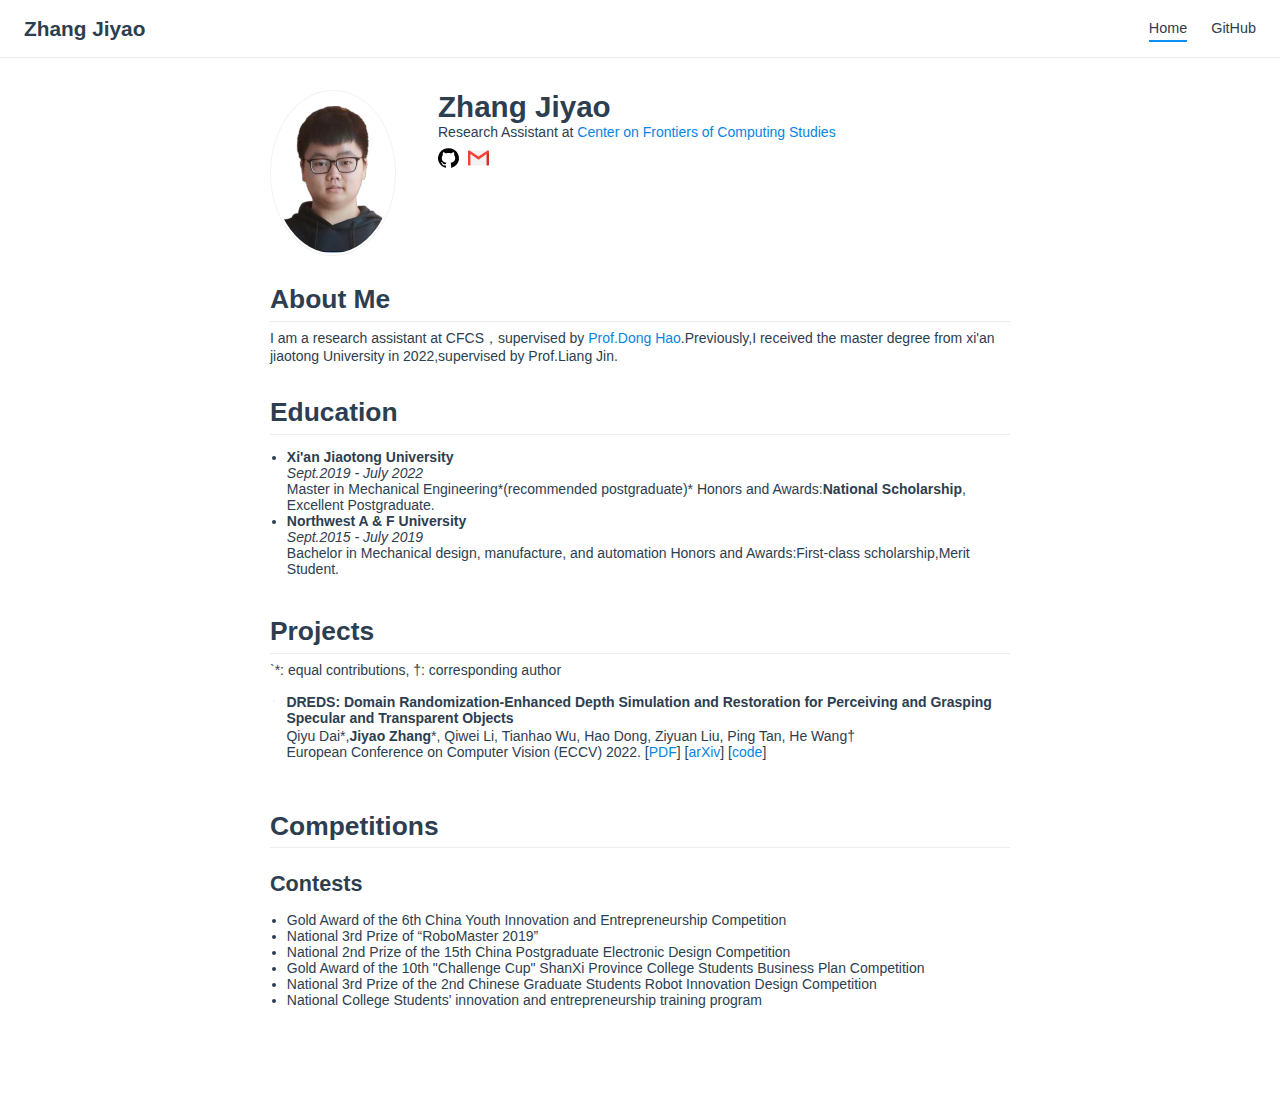
==== commit 22fe2d10: "Update index.html" ====
--- a/index.html
+++ b/index.html
@@ -17,9 +17,9 @@
   GitHub
   <svg xmlns="http://www.w3.org/2000/svg" aria-hidden="true" x="0px" y="0px" viewBox="0 0 100 100" width="15" height="15" class="icon outbound"><path fill="currentColor" d="M18.8,85.1h56l0,0c2.2,0,4-1.8,4-4v-32h-8v28h-48v-48h28v-8h-32l0,0c-2.2,0-4,1.8-4,4v56C14.8,83.3,16.6,85.1,18.8,85.1z"></path> <polygon fill="currentColor" points="45.7,48.7 51.3,54.3 77.2,28.5 77.2,37.2 85.2,37.2 85.2,14.9 62.8,14.9 62.8,22.9 71.5,22.9"></polygon></svg></a></div> <!----></nav>  <!----> </aside> <main class="page"> <div class="theme-default-content content__default"><div class="profile"><div class="image"><img src="/profile.png" alt></div> <div class="info"><div class="name">
       Zhang Jiyao
-    </div> <div class="bio"><p>Research Assistant at [Center on Frontiers of Computing Studies](https://cfcs.pku.edu.cn/english/)</p></div> <div class="socials"><div><a href="https://github.com/Jiyao06" target="_blank"><img src="/icons/github.svg" alt="github" title="github"></a></div><div><a href="jiyaoxjtu@gmail.com" target="_blank"><img src="/icons/email.svg" alt="email" title="email"></a></div></div> <div class="contact"><div title="Contact me" class="email"></div></div> <!----></div></div> <h2 id="about-me">About Me</h2> <p>I am a research assistant at CFCS，supervised by <a href="https://zsdonghao.github.io/" target="_blank" rel="noopener noreferrer">Prof.Dong Hao<svg xmlns="http://www.w3.org/2000/svg" aria-hidden="true" x="0px" y="0px" viewBox="0 0 100 100" width="15" height="15" class="icon outbound"><path fill="currentColor" d="M18.8,85.1h56l0,0c2.2,0,4-1.8,4-4v-32h-8v28h-48v-48h28v-8h-32l0,0c-2.2,0-4,1.8-4,4v56C14.8,83.3,16.6,85.1,18.8,85.1z"></path> <polygon fill="currentColor" points="45.7,48.7 51.3,54.3 77.2,28.5 77.2,37.2 85.2,37.2 85.2,14.9 62.8,14.9 62.8,22.9 71.5,22.9"></polygon></svg></a>.Previously,I received the master degree from xi'an jiaotong University in 2022,supervised by Prof.Liang Jin.</p> <h2 id="education">Education</h2> <ul><li><strong>Xi'an Jiaotong University</strong> <br> <em>Sept.2019 - July 2022</em>
+    </div> <div class="bio"><p>Research Assistant at <a href="https://cfcs.pku.edu.cn/english/" target="_blank" rel="noopener noreferrer"> Center on Frontiers of Computing Studies</p></div> <div class="socials"><div><a href="https://github.com/Jiyao06" target="_blank"><img src="/icons/github.svg" alt="github" title="github"></a></div><div><a href="jiyaoxjtu@gmail.com" target="_blank"><img src="/icons/email.svg" alt="email" title="email"></a></div></div> <div class="contact"><div title="Contact me" class="email"></div></div> <!----></div></div> <h2 id="about-me">About Me</h2> <p>I am a research assistant at CFCS，supervised by <a href="https://zsdonghao.github.io/" target="_blank" rel="noopener noreferrer">Prof.Dong Hao<svg xmlns="http://www.w3.org/2000/svg" aria-hidden="true" x="0px" y="0px" viewBox="0 0 100 100" width="15" height="15" class="icon outbound"><path fill="currentColor" d="M18.8,85.1h56l0,0c2.2,0,4-1.8,4-4v-32h-8v28h-48v-48h28v-8h-32l0,0c-2.2,0-4,1.8-4,4v56C14.8,83.3,16.6,85.1,18.8,85.1z"></path> <polygon fill="currentColor" points="45.7,48.7 51.3,54.3 77.2,28.5 77.2,37.2 85.2,37.2 85.2,14.9 62.8,14.9 62.8,22.9 71.5,22.9"></polygon></svg></a>.Previously,I received the master degree from xi'an jiaotong University in 2022,supervised by Prof.Liang Jin.</p> <h2 id="education">Education</h2> <ul><li><strong>Xi'an Jiaotong University</strong> <br> <em>Sept.2019 - July 2022</em><br>
 Master in Mechanical Engineering*(recommended postgraduate)*
-Honors and Awards:<strong>National Scholarship</strong>, Excellent Postgraduate.</li> <li><strong>Northwest A &amp; F University</strong> <br> <em>Sept.2015 - July 2019</em>
+Honors and Awards:<strong>National Scholarship</strong>, Excellent Postgraduate.</li> <li><strong>Northwest A &amp; F University</strong> <br> <em>Sept.2015 - July 2019</em><br>
 Bachelor in Mechanical design, manufacture, and automation
 Honors and Awards:First-class scholarship,Merit Student.</li></ul> <h2 id="projects">Projects</h2> <p>`*: equal contributions, †: corresponding author</p> <div class="md-card"><div class="card-image"><img src="/2022DREDS.gif" alt></div> <div class="card-content"><p><strong>DREDS: Domain Randomization-Enhanced Depth Simulation and Restoration for Perceiving and Grasping Specular and Transparent Objects</strong></p> <p>Qiyu Dai*,<strong>Jiyao Zhang</strong>*, Qiwei Li, Tianhao Wu, Hao Dong, Ziyuan Liu, Ping Tan, He Wang†<br>
 European Conference on Computer Vision (ECCV) 2022.
